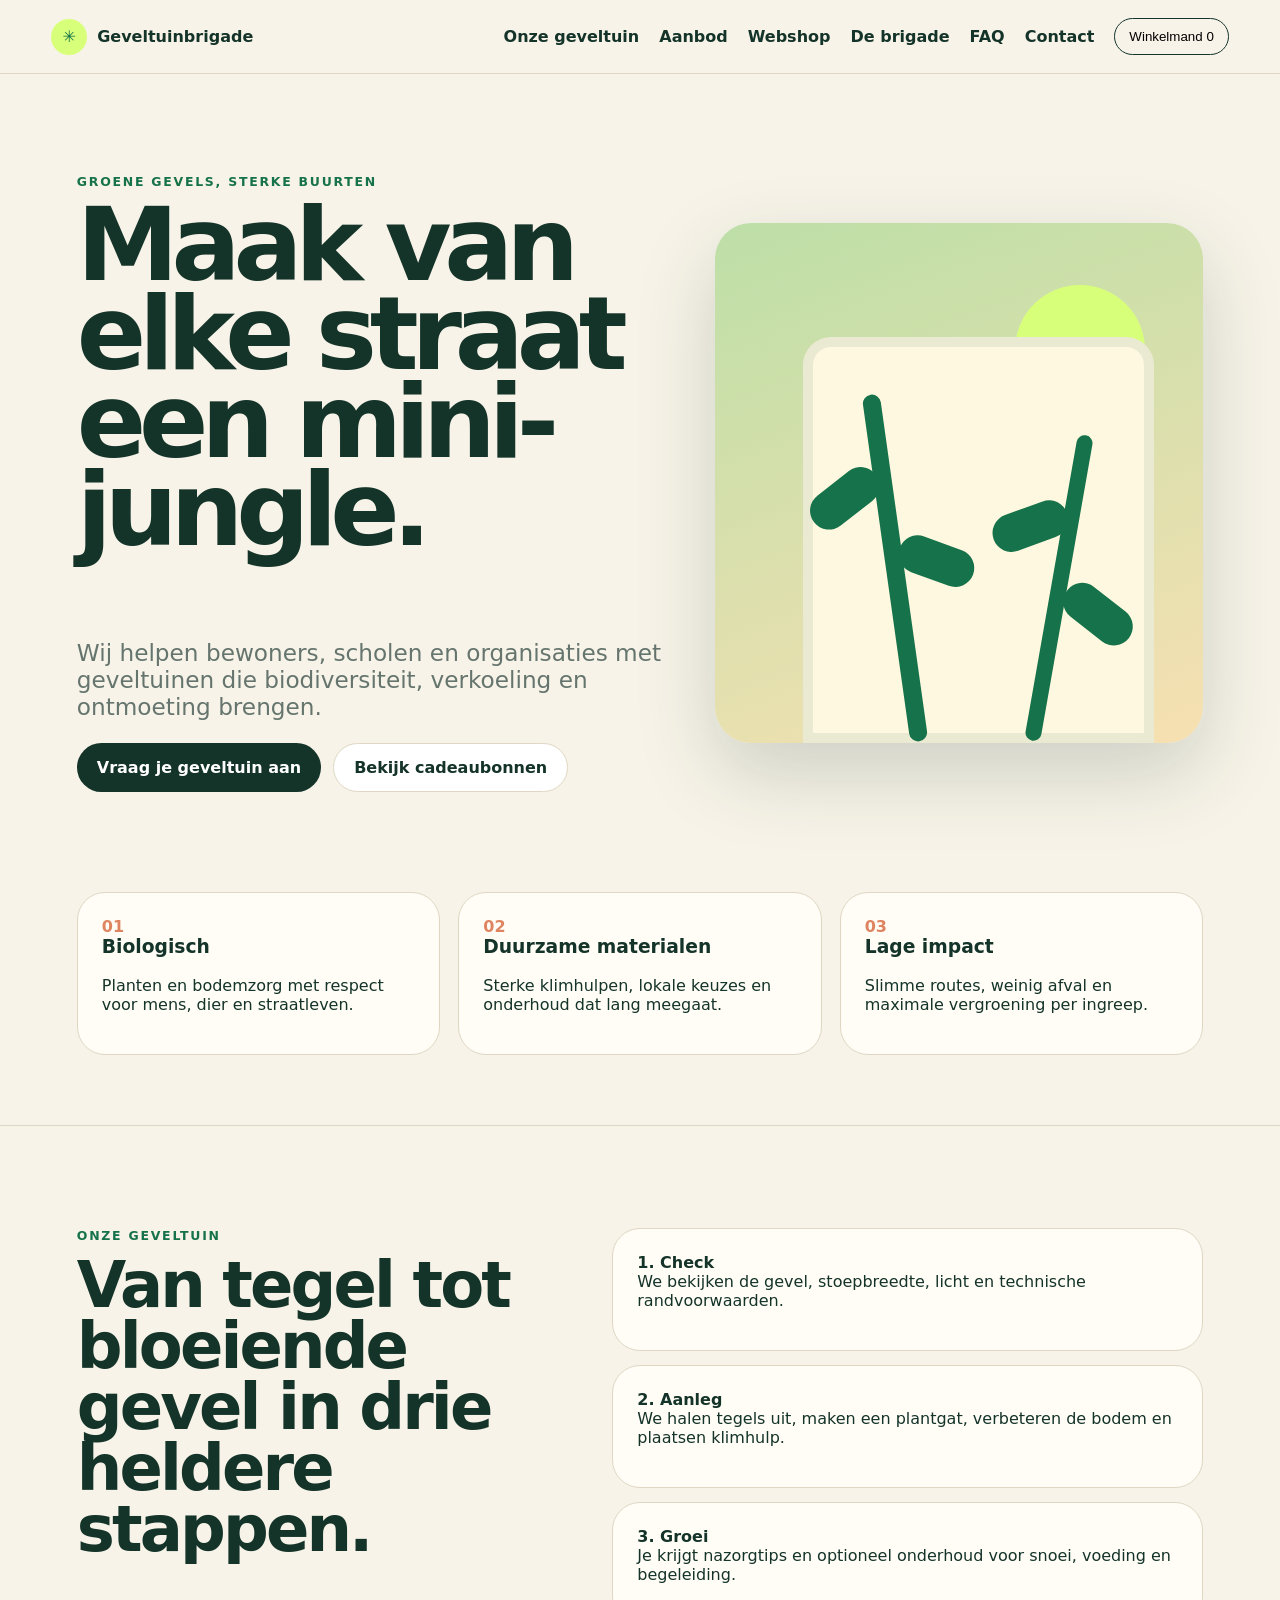
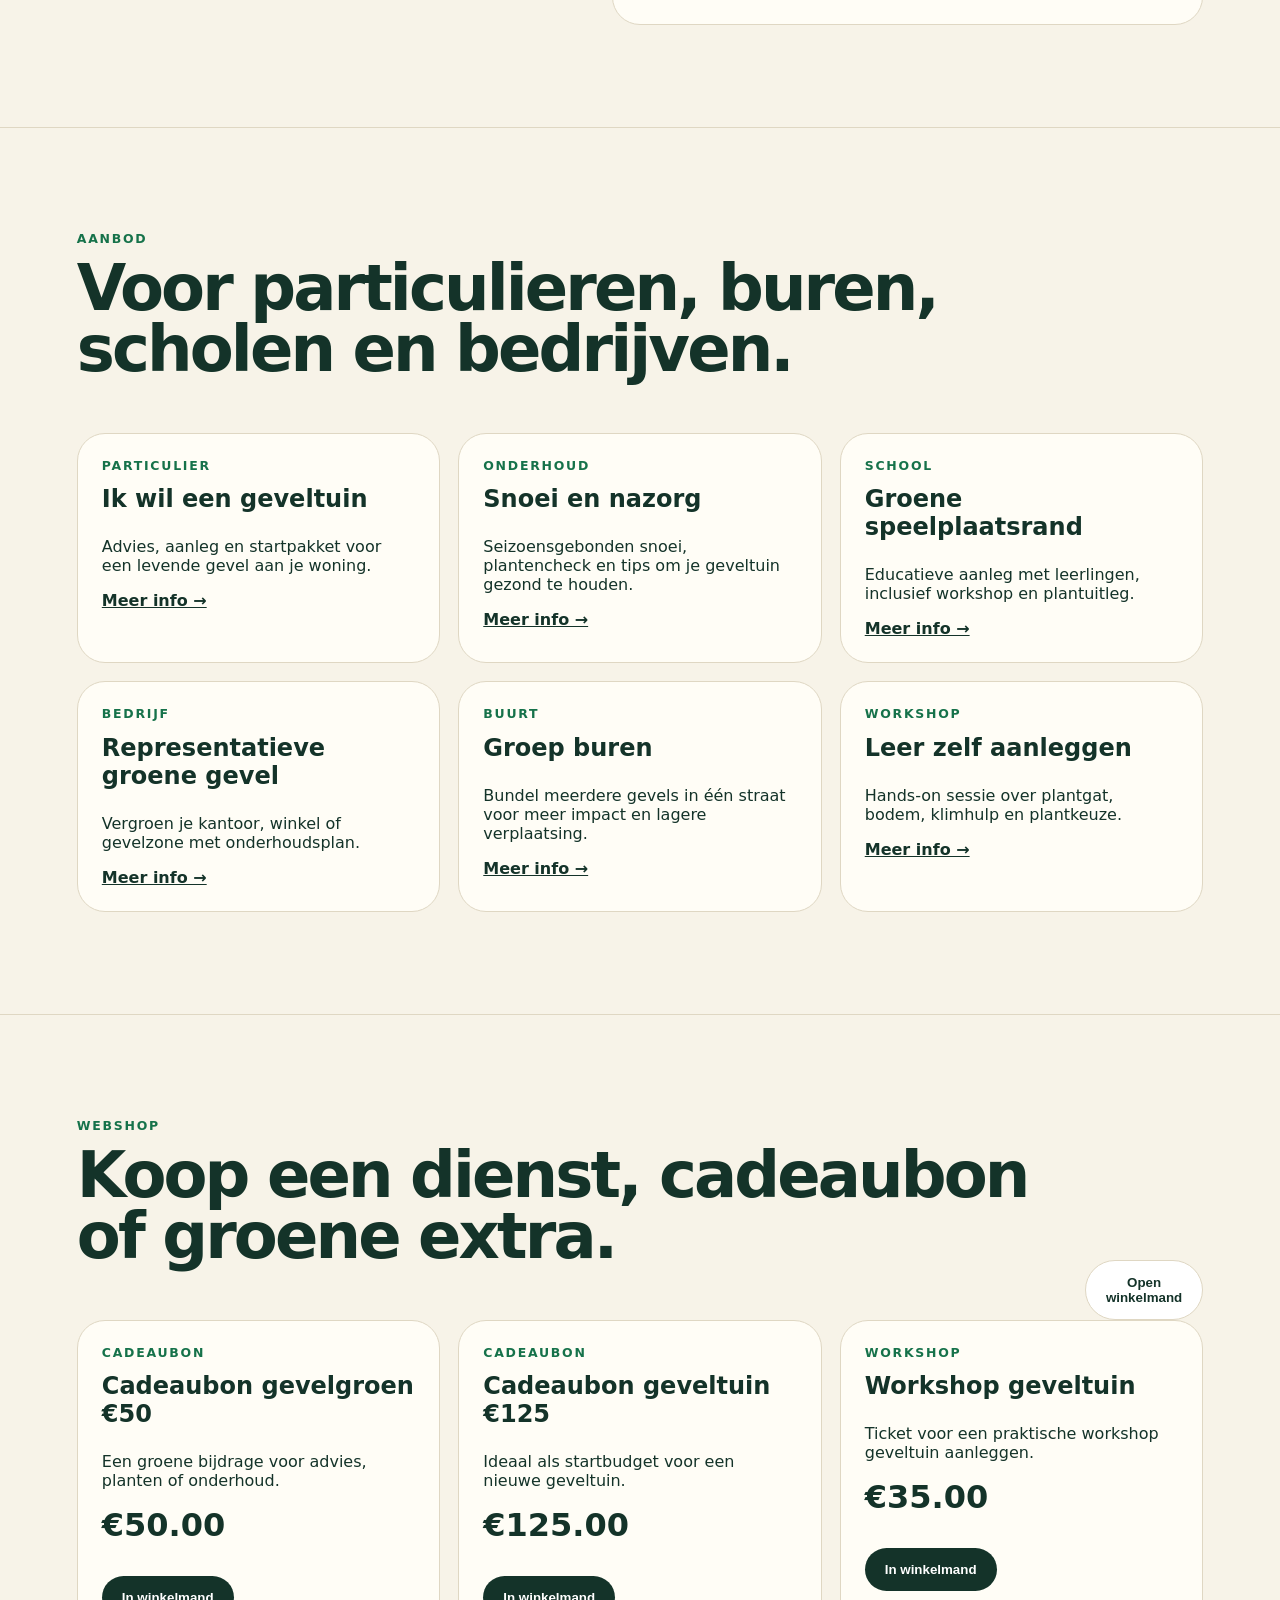
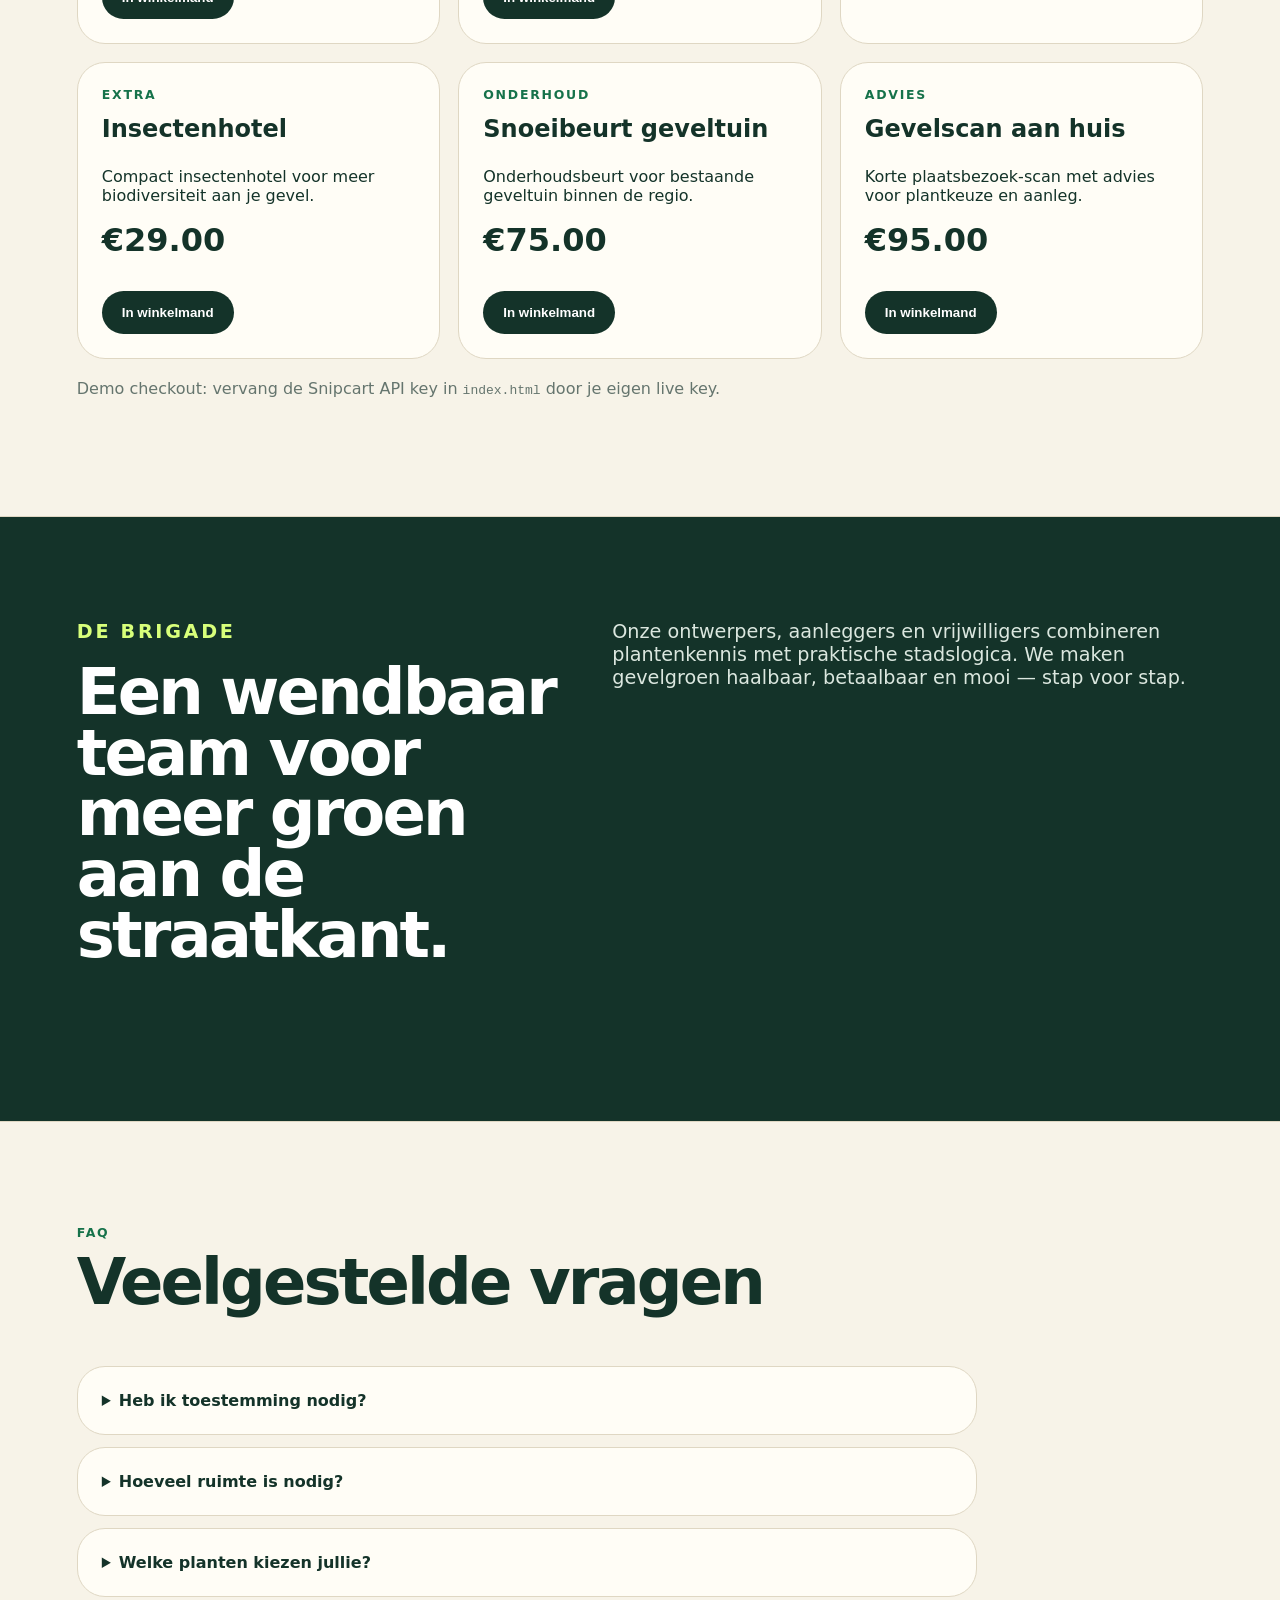
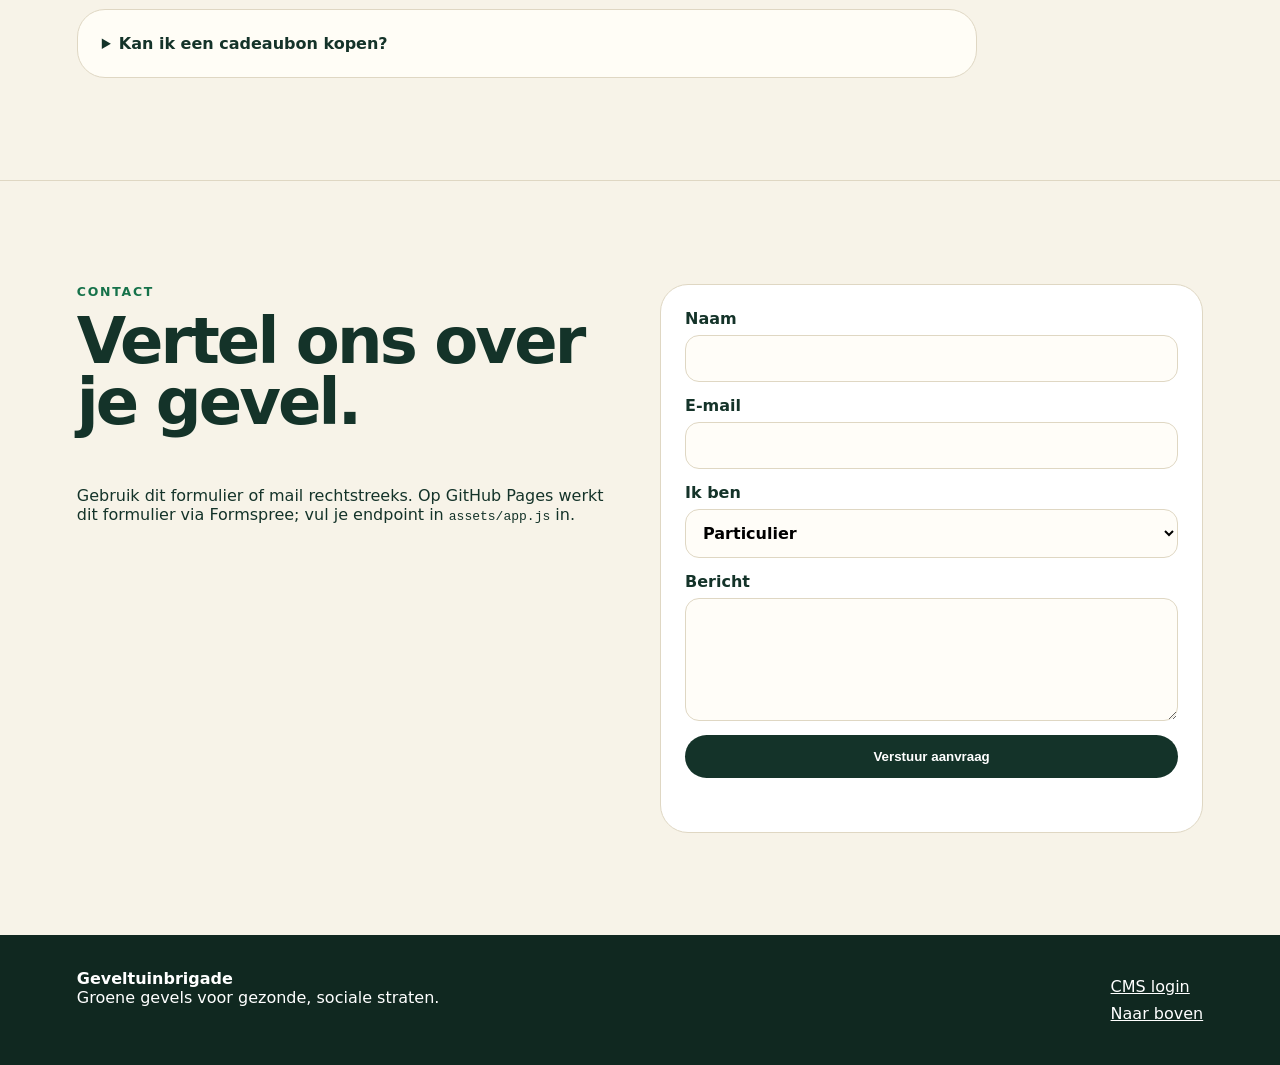
==== index.html @ 1d5eb26a "Add files via upload" ====
<!doctype html>
<html lang="nl">
<head>
  <meta charset="utf-8">
  <meta name="viewport" content="width=device-width, initial-scale=1">
  <title>Geveltuinbrigade — groene gevels voor levendige straten</title>
  <meta name="description" content="Een moderne, snelle website voor geveltuinen, workshops, onderhoud en cadeaubonnen.">
  <link rel="preconnect" href="https://cdn.snipcart.com">
  <link rel="stylesheet" href="assets/styles.css">
</head>
<body>
  <header class="site-header" id="top">
    <a class="brand" href="#top" aria-label="Geveltuinbrigade home">
      <span class="brand-mark">✳</span><span>Geveltuinbrigade</span>
    </a>
    <button class="nav-toggle" aria-expanded="false" aria-controls="nav">Menu</button>
    <nav id="nav" class="nav">
      <a href="#werkwijze">Onze geveltuin</a>
      <a href="#aanbod">Aanbod</a>
      <a href="#winkel">Webshop</a>
      <a href="#brigade">De brigade</a>
      <a href="#faq">FAQ</a>
      <a href="#contact">Contact</a>
      <button class="snipcart-checkout cart-button">Winkelmand <span class="snipcart-items-count">0</span></button>
    </nav>
  </header>

  <main>
    <section class="hero">
      <div class="hero-copy">
        <p class="eyebrow" data-site="eyebrow">Groene gevels, sterke buurten</p>
        <h1 data-site="hero_title">Maak van elke straat een mini-jungle.</h1>
        <p class="lead" data-site="hero_text">Wij helpen bewoners, scholen en organisaties met geveltuinen die biodiversiteit, verkoeling en ontmoeting brengen.</p>
        <div class="actions">
          <a class="btn primary" href="#contact">Vraag je geveltuin aan</a>
          <a class="btn secondary" href="#winkel">Bekijk cadeaubonnen</a>
        </div>
      </div>
      <div class="hero-card" aria-label="Geveltuin illustratie">
        <div class="sun"></div><div class="facade"></div><div class="plant plant-a"></div><div class="plant plant-b"></div>
      </div>
    </section>

    <section class="trust-grid" aria-label="Kernwaarden">
      <article><span>01</span><h3>Biologisch</h3><p>Planten en bodemzorg met respect voor mens, dier en straatleven.</p></article>
      <article><span>02</span><h3>Duurzame materialen</h3><p>Sterke klimhulpen, lokale keuzes en onderhoud dat lang meegaat.</p></article>
      <article><span>03</span><h3>Lage impact</h3><p>Slimme routes, weinig afval en maximale vergroening per ingreep.</p></article>
    </section>

    <section class="section split" id="werkwijze">
      <div>
        <p class="eyebrow">Onze geveltuin</p>
        <h2>Van tegel tot bloeiende gevel in drie heldere stappen.</h2>
      </div>
      <div class="steps">
        <div><b>1. Check</b><p>We bekijken de gevel, stoepbreedte, licht en technische randvoorwaarden.</p></div>
        <div><b>2. Aanleg</b><p>We halen tegels uit, maken een plantgat, verbeteren de bodem en plaatsen klimhulp.</p></div>
        <div><b>3. Groei</b><p>Je krijgt nazorgtips en optioneel onderhoud voor snoei, voeding en begeleiding.</p></div>
      </div>
    </section>

    <section class="section" id="aanbod">
      <p class="eyebrow">Aanbod</p>
      <h2>Voor particulieren, buren, scholen en bedrijven.</h2>
      <div class="cards" id="offers"></div>
    </section>

    <section class="section shop" id="winkel">
      <div class="section-head">
        <div>
          <p class="eyebrow">Webshop</p>
          <h2>Koop een dienst, cadeaubon of groene extra.</h2>
        </div>
        <button class="snipcart-checkout btn secondary">Open winkelmand</button>
      </div>
      <div class="products" id="products"></div>
      <p class="small-note">Demo checkout: vervang de Snipcart API key in <code>index.html</code> door je eigen live key.</p>
    </section>

    <section class="section split dark" id="brigade">
      <div>
        <p class="eyebrow">De brigade</p>
        <h2 data-site="brigade_title">Een wendbaar team voor meer groen aan de straatkant.</h2>
      </div>
      <p data-site="brigade_text">Onze ontwerpers, aanleggers en vrijwilligers combineren plantenkennis met praktische stadslogica. We maken gevelgroen haalbaar, betaalbaar en mooi — stap voor stap.</p>
    </section>

    <section class="section" id="faq">
      <p class="eyebrow">FAQ</p>
      <h2>Veelgestelde vragen</h2>
      <div class="faq" id="faqs"></div>
    </section>

    <section class="section contact" id="contact">
      <div>
        <p class="eyebrow">Contact</p>
        <h2>Vertel ons over je gevel.</h2>
        <p>Gebruik dit formulier of mail rechtstreeks. Op GitHub Pages werkt dit formulier via Formspree; vul je endpoint in <code>assets/app.js</code> in.</p>
      </div>
      <form id="contact-form">
        <label>Naam <input name="name" required></label>
        <label>E-mail <input type="email" name="email" required></label>
        <label>Ik ben <select name="type"><option>Particulier</option><option>School</option><option>Bedrijf</option><option>Buurtgroep</option></select></label>
        <label>Bericht <textarea name="message" rows="5" required></textarea></label>
        <button class="btn primary" type="submit">Verstuur aanvraag</button>
        <p class="form-status" role="status"></p>
      </form>
    </section>
  </main>

  <footer class="footer">
    <div><b>Geveltuinbrigade</b><p>Groene gevels voor gezonde, sociale straten.</p></div>
    <div><a href="/admin/">CMS login</a><a href="#top">Naar boven</a></div>
  </footer>

  <script src="assets/app.js"></script>
  <script async src="https://cdn.snipcart.com/themes/v3.6.0/default/snipcart.js"></script>
  <div hidden id="snipcart" data-api-key="YOUR_SNIPCART_PUBLIC_API_KEY" data-config-modal-style="side"></div>
</body>
</html>
---- assets/styles.css ----
:root{--bg:#f7f3e8;--ink:#143329;--muted:#65756e;--green:#16724a;--lime:#d8ff7a;--clay:#de8460;--card:#fffdf6;--line:#dfd7c3}*{box-sizing:border-box}html{scroll-behavior:smooth}body{margin:0;font-family:Inter,ui-sans-serif,system-ui,-apple-system,Segoe UI,sans-serif;background:var(--bg);color:var(--ink)}a{color:inherit}.site-header{position:sticky;top:0;z-index:10;display:flex;justify-content:space-between;align-items:center;padding:18px clamp(18px,4vw,56px);background:rgba(247,243,232,.88);backdrop-filter:blur(18px);border-bottom:1px solid var(--line)}.brand{display:flex;align-items:center;gap:10px;text-decoration:none;font-weight:800}.brand-mark{display:grid;place-items:center;width:36px;height:36px;border-radius:50%;background:var(--lime);color:var(--green)}.nav{display:flex;align-items:center;gap:20px}.nav a{text-decoration:none;font-weight:650}.cart-button,.nav-toggle{border:1px solid var(--ink);background:transparent;border-radius:999px;padding:10px 14px}.nav-toggle{display:none}.hero{min-height:78vh;display:grid;grid-template-columns:1.1fr .9fr;gap:42px;align-items:center;padding:clamp(42px,8vw,100px) clamp(18px,6vw,86px)}.eyebrow{text-transform:uppercase;letter-spacing:.14em;color:var(--green);font-weight:800;font-size:.78rem}h1,h2,h3,p{margin-top:0}h1{font-size:clamp(3rem,8vw,7rem);line-height:.86;letter-spacing:-.07em}h2{font-size:clamp(2rem,5vw,4.2rem);line-height:.95;letter-spacing:-.045em}.lead{font-size:clamp(1.15rem,2vw,1.45rem);max-width:60ch;color:var(--muted)}.actions{display:flex;gap:12px;flex-wrap:wrap}.btn{display:inline-flex;align-items:center;justify-content:center;border-radius:999px;padding:14px 20px;text-decoration:none;font-weight:800;border:0;cursor:pointer}.primary{background:var(--ink);color:#fff}.secondary{background:#fff;border:1px solid var(--line);color:var(--ink)}.hero-card{min-height:520px;position:relative;border-radius:36px;background:linear-gradient(160deg,#bddfa7,#f7e0b2);overflow:hidden;box-shadow:0 30px 80px rgba(20,51,41,.18)}.sun{position:absolute;width:130px;height:130px;border-radius:50%;background:var(--lime);right:12%;top:12%}.facade{position:absolute;inset:auto 10% 0 18%;height:78%;background:#fdf8df;border-radius:28px 28px 0 0;box-shadow:inset 0 0 0 10px rgba(20,51,41,.08)}.plant,.plant:before,.plant:after{position:absolute;border-radius:999px;background:var(--green)}.plant-a{width:18px;height:350px;bottom:0;left:35%;transform:rotate(-8deg)}.plant-b{width:16px;height:310px;bottom:0;right:28%;transform:rotate(10deg)}.plant:before,.plant:after{content:"";width:78px;height:38px}.plant:before{left:-70px;top:80px;transform:rotate(-30deg)}.plant:after{left:12px;top:155px;transform:rotate(28deg)}.trust-grid,.cards,.products{display:grid;grid-template-columns:repeat(3,1fr);gap:18px}.trust-grid{padding:0 clamp(18px,6vw,86px) 70px}.trust-grid article,.card,.product,.steps div,.faq details{background:var(--card);border:1px solid var(--line);border-radius:28px;padding:24px}.trust-grid span{color:var(--clay);font-weight:900}.section{padding:clamp(60px,8vw,110px) clamp(18px,6vw,86px);border-top:1px solid var(--line)}.split{display:grid;grid-template-columns:.9fr 1.1fr;gap:52px}.steps{display:grid;gap:14px}.card h3,.product h3{font-size:1.5rem}.card a{font-weight:800}.section-head{display:flex;justify-content:space-between;gap:20px;align-items:end}.product .price{font-size:2rem;font-weight:900}.small-note{color:var(--muted);margin-top:20px}.dark{background:var(--ink);color:#fff}.dark .eyebrow{color:var(--lime)}.dark p{color:#dbe7df;font-size:1.2rem}.faq{display:grid;gap:12px;max-width:900px}.faq summary{cursor:pointer;font-weight:850}.contact{display:grid;grid-template-columns:1fr 1fr;gap:40px}.contact form{display:grid;gap:14px;background:#fff;border-radius:28px;padding:24px;border:1px solid var(--line)}label{display:grid;gap:7px;font-weight:750}input,select,textarea{font:inherit;padding:13px;border:1px solid var(--line);border-radius:14px;background:#fffdf8}.footer{display:flex;justify-content:space-between;padding:34px clamp(18px,6vw,86px);background:#102820;color:#fff}.footer a{display:block;margin:8px 0}@media(max-width:850px){.nav{display:none;position:absolute;left:18px;right:18px;top:72px;background:#fff;border:1px solid var(--line);padding:20px;border-radius:24px;flex-direction:column;align-items:flex-start}.nav.open{display:flex}.nav-toggle{display:block}.hero,.split,.contact{grid-template-columns:1fr}.trust-grid,.cards,.products{grid-template-columns:1fr}.hero-card{min-height:360px}h1{font-size:4rem}.section-head{align-items:start;flex-direction:column}}
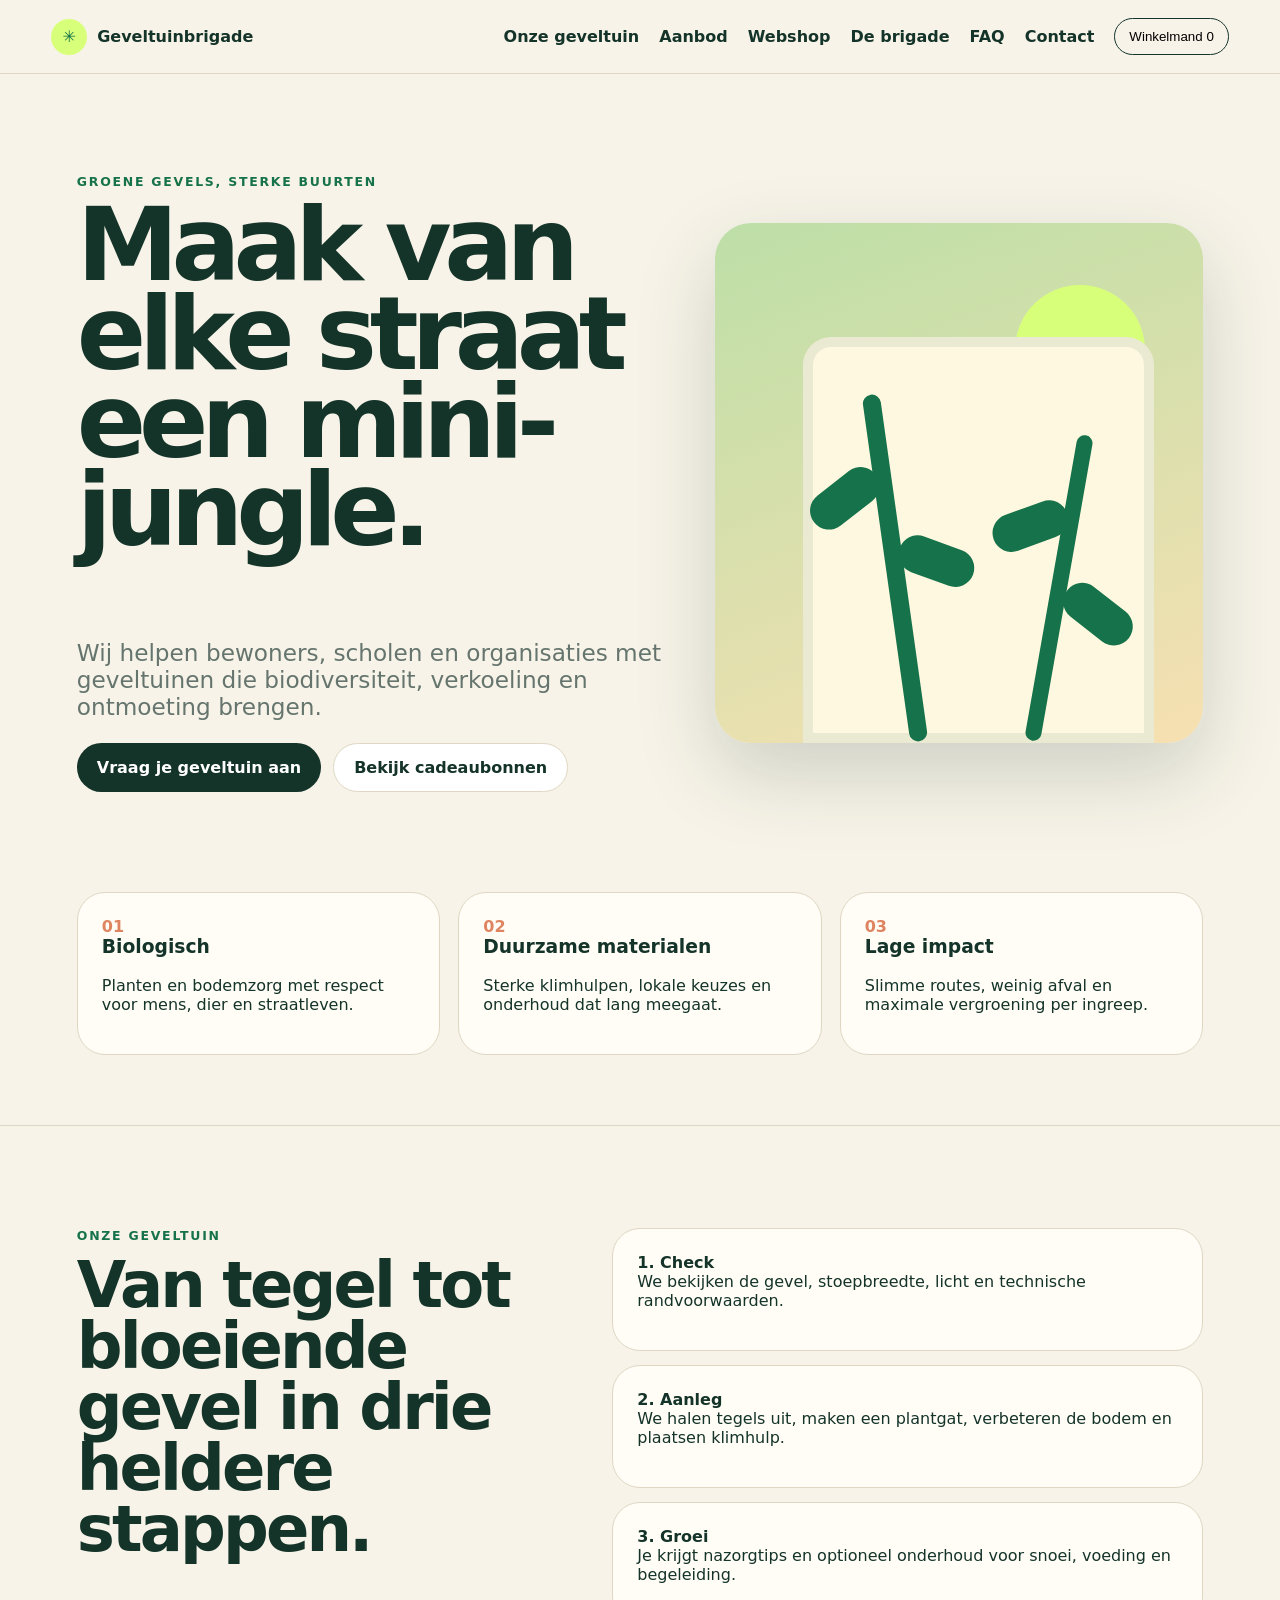
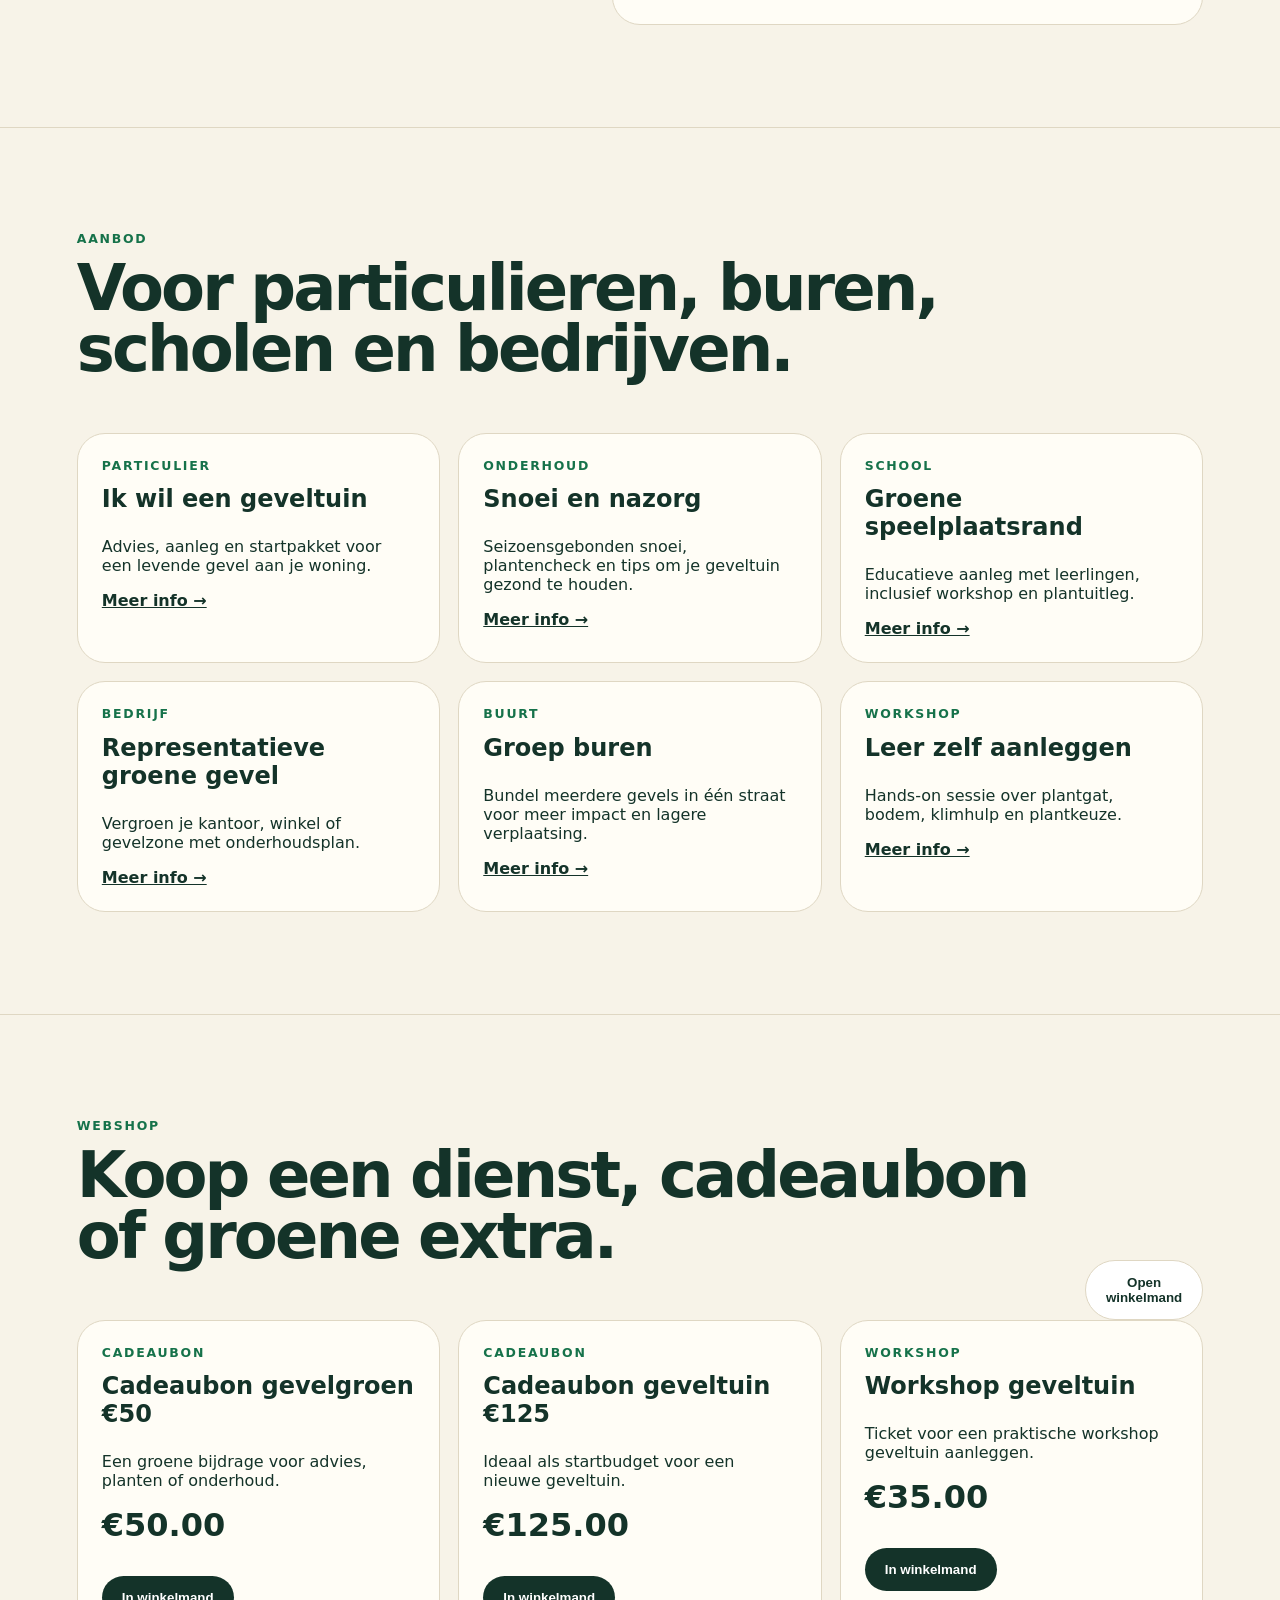
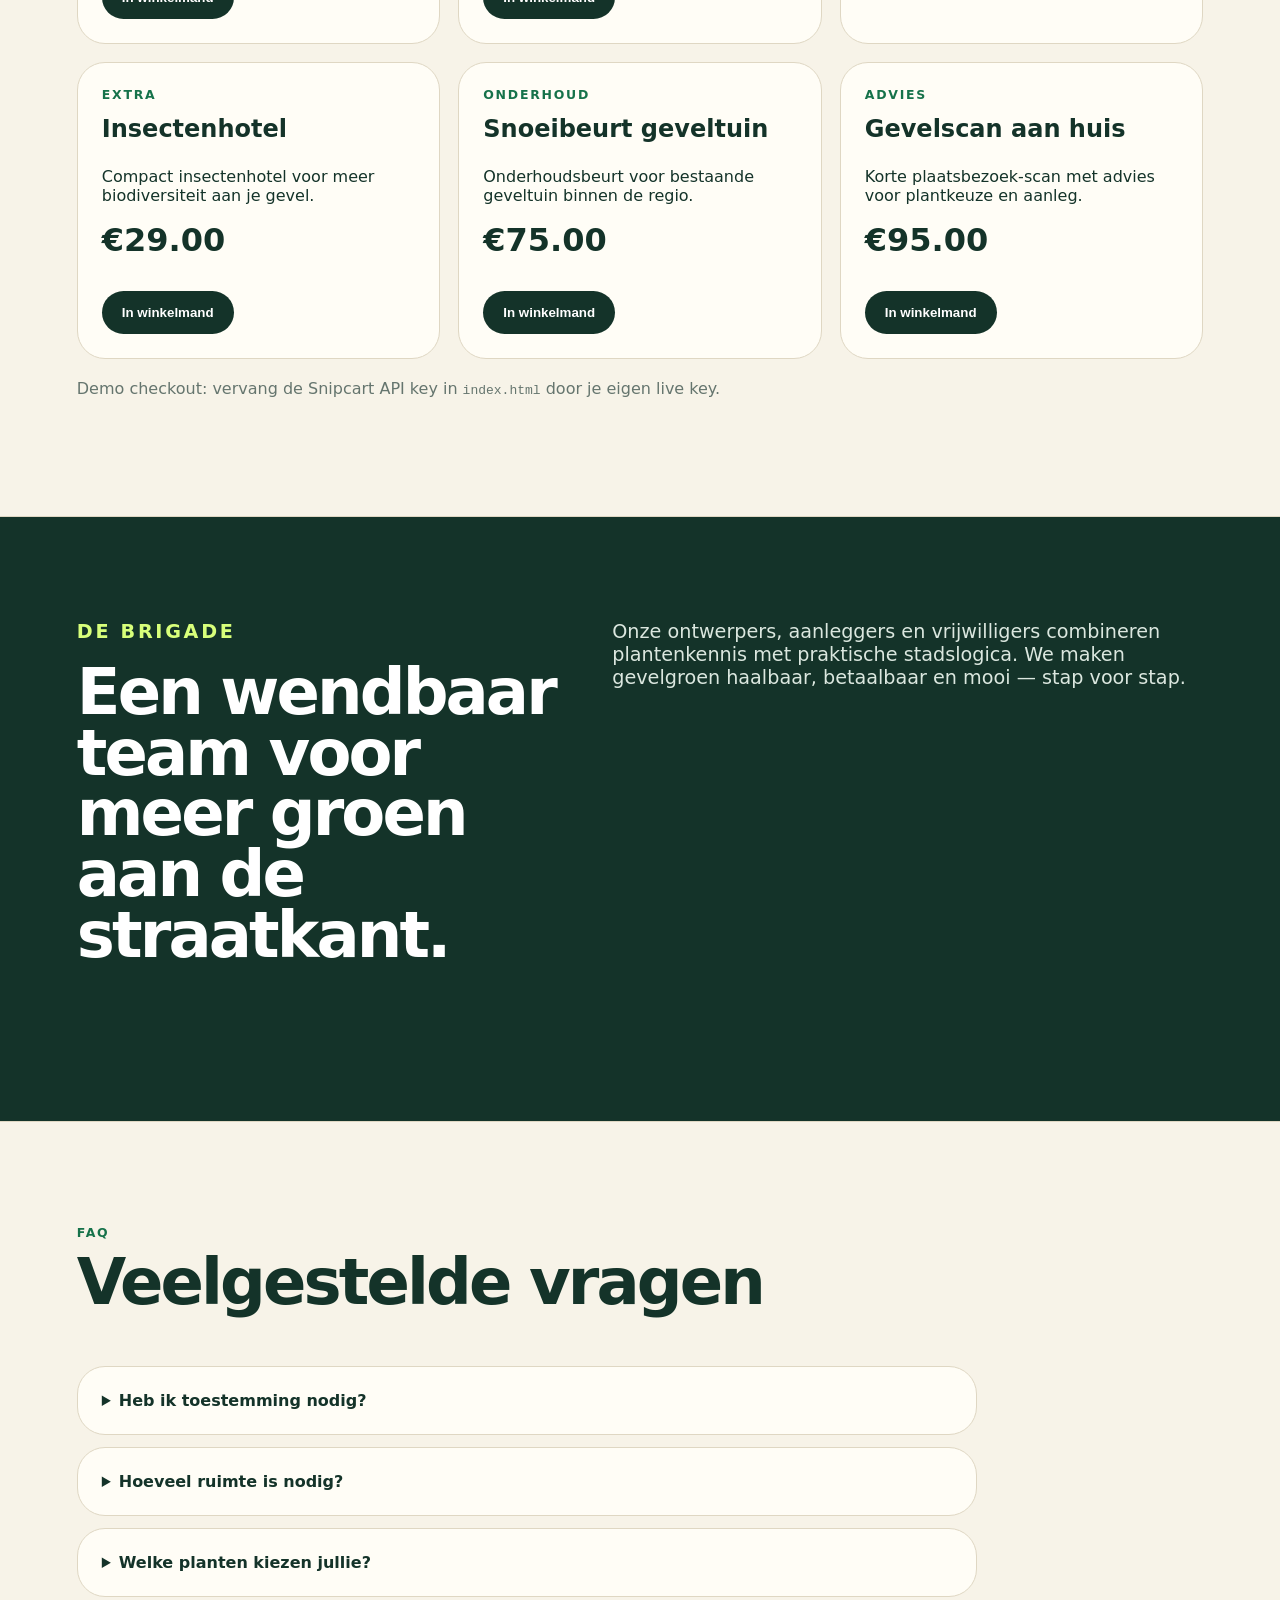
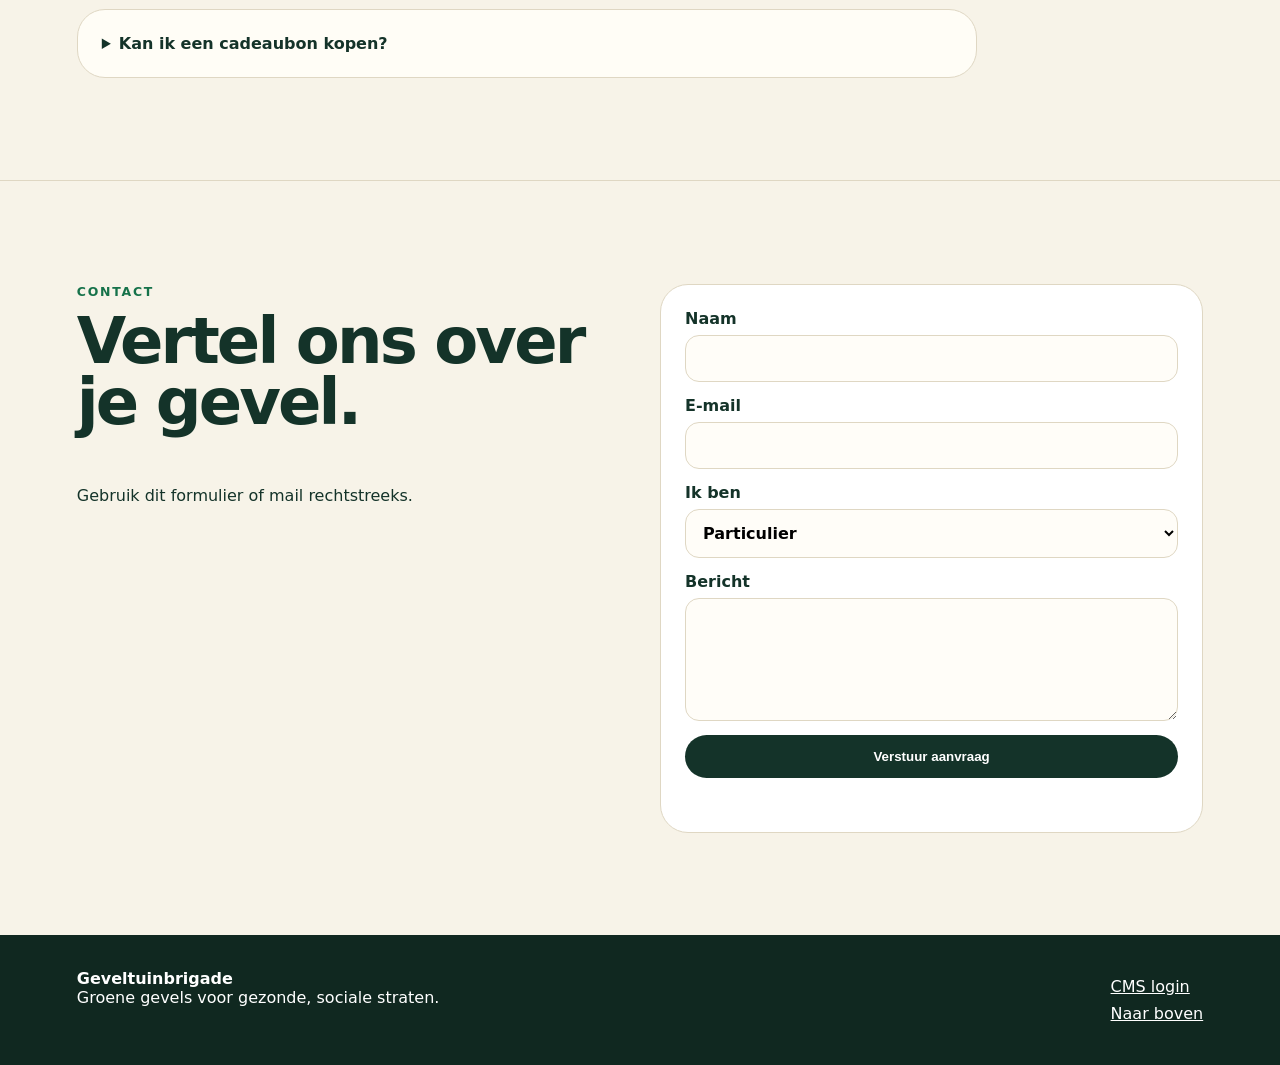
==== commit 98696136: "Simplify contact section instructions Removed instructions for using the contact form via Formspree." ====
--- a/index.html
+++ b/index.html
@@ -95,7 +95,7 @@
       <div>
         <p class="eyebrow">Contact</p>
         <h2>Vertel ons over je gevel.</h2>
-        <p>Gebruik dit formulier of mail rechtstreeks. Op GitHub Pages werkt dit formulier via Formspree; vul je endpoint in <code>assets/app.js</code> in.</p>
+        <p>Gebruik dit formulier of mail rechtstreeks.</p>
       </div>
       <form id="contact-form">
         <label>Naam <input name="name" required></label>
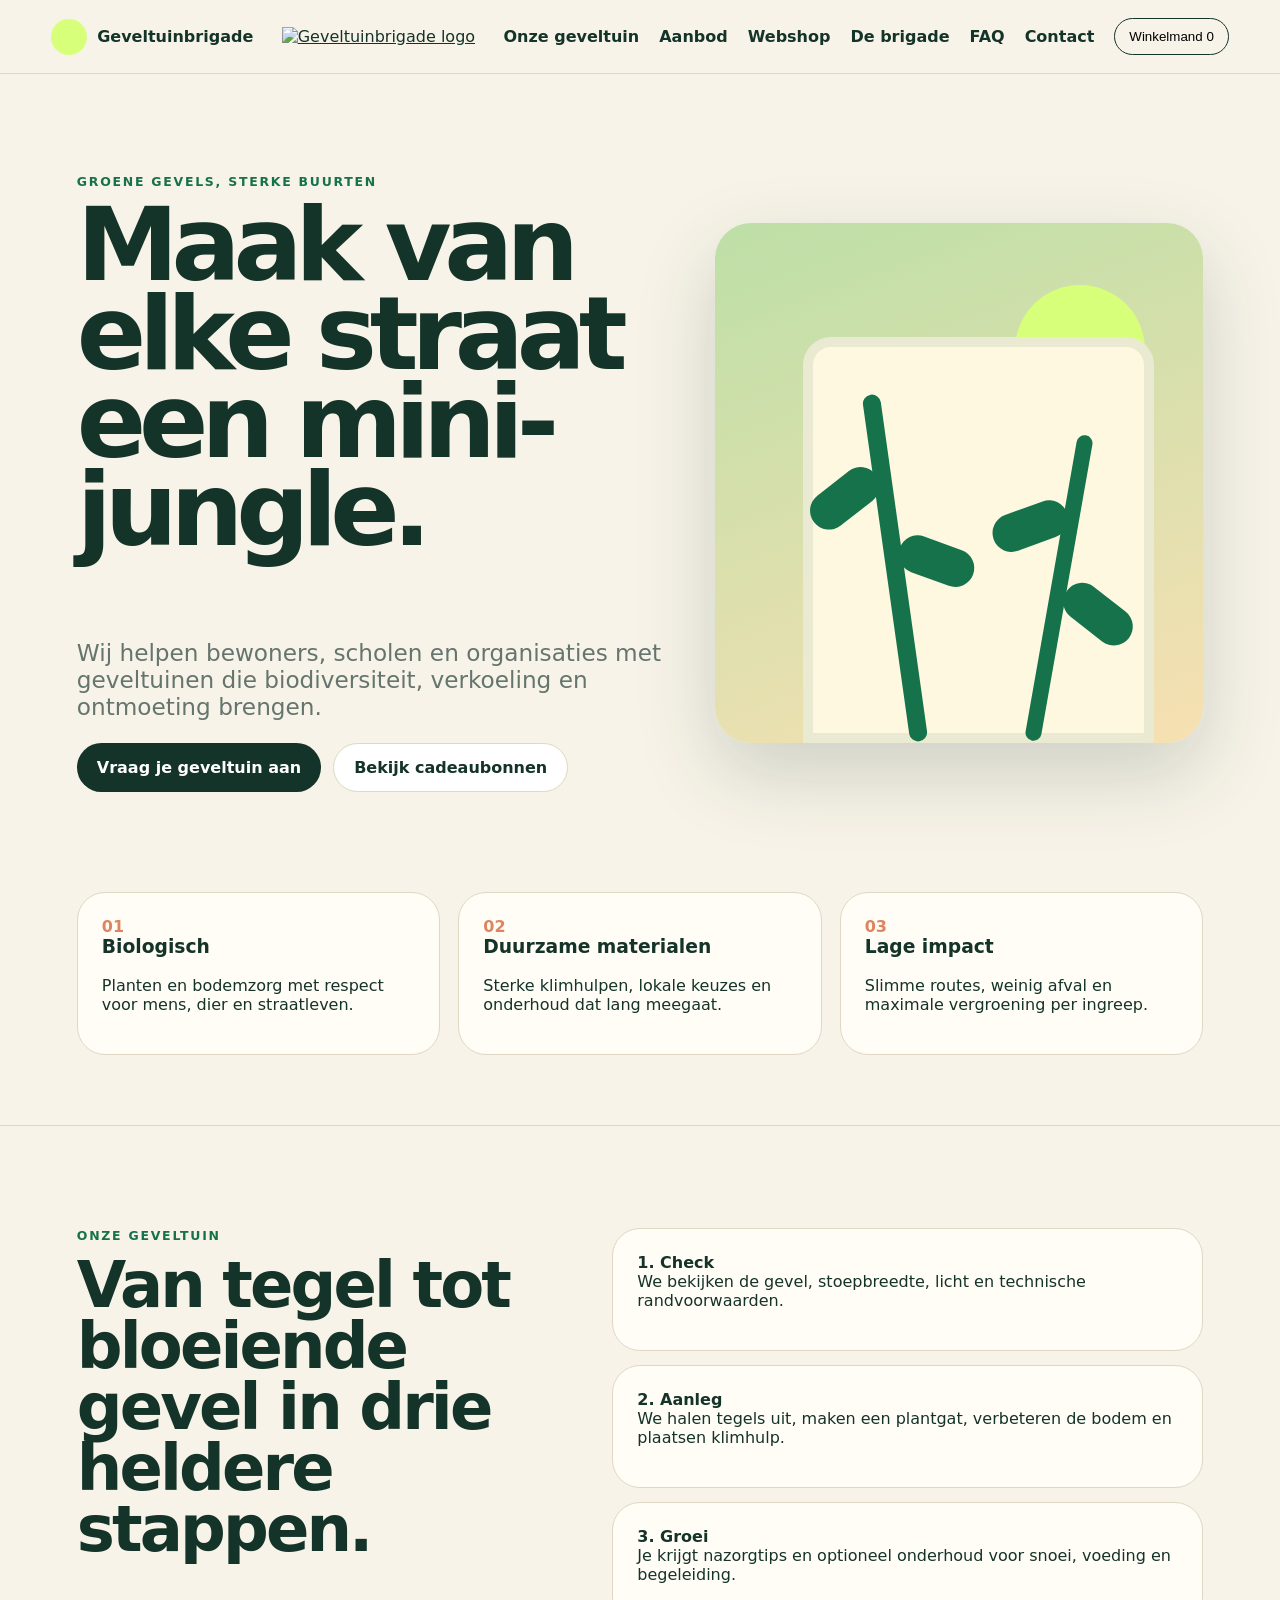
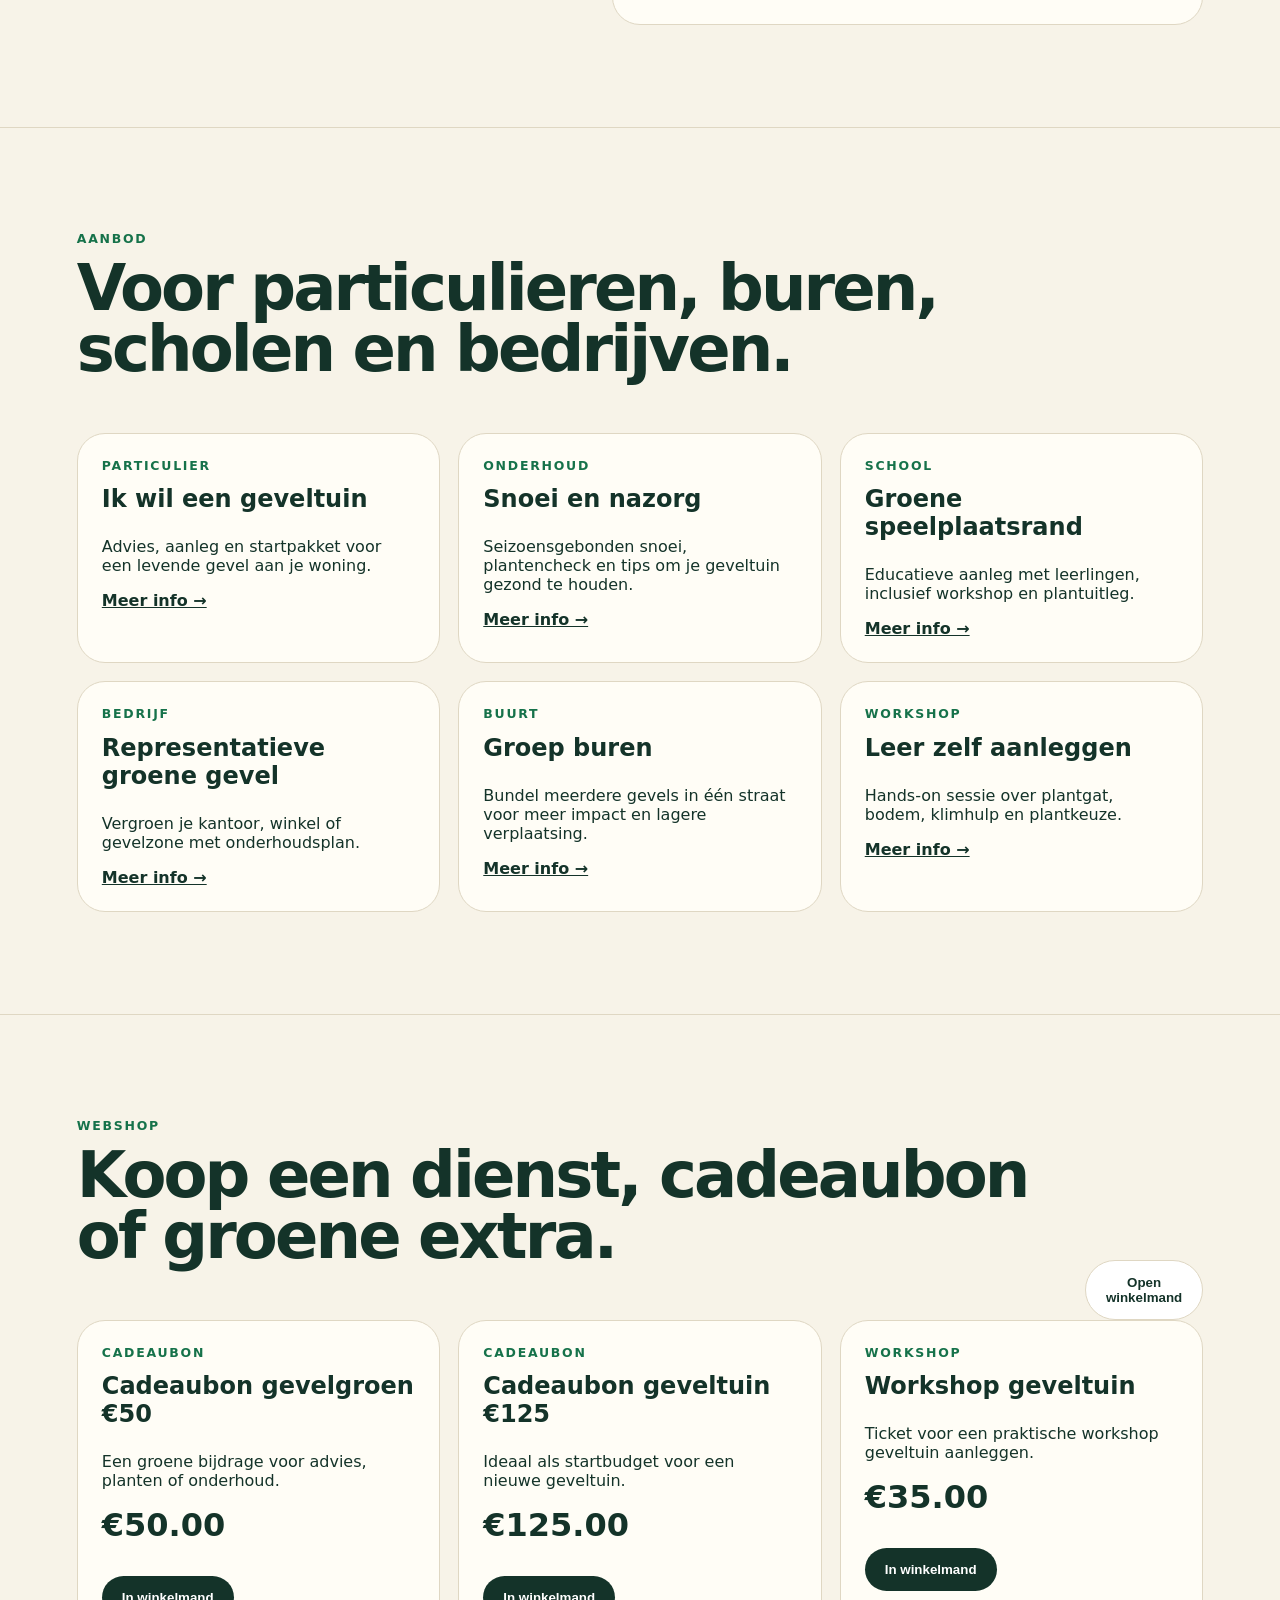
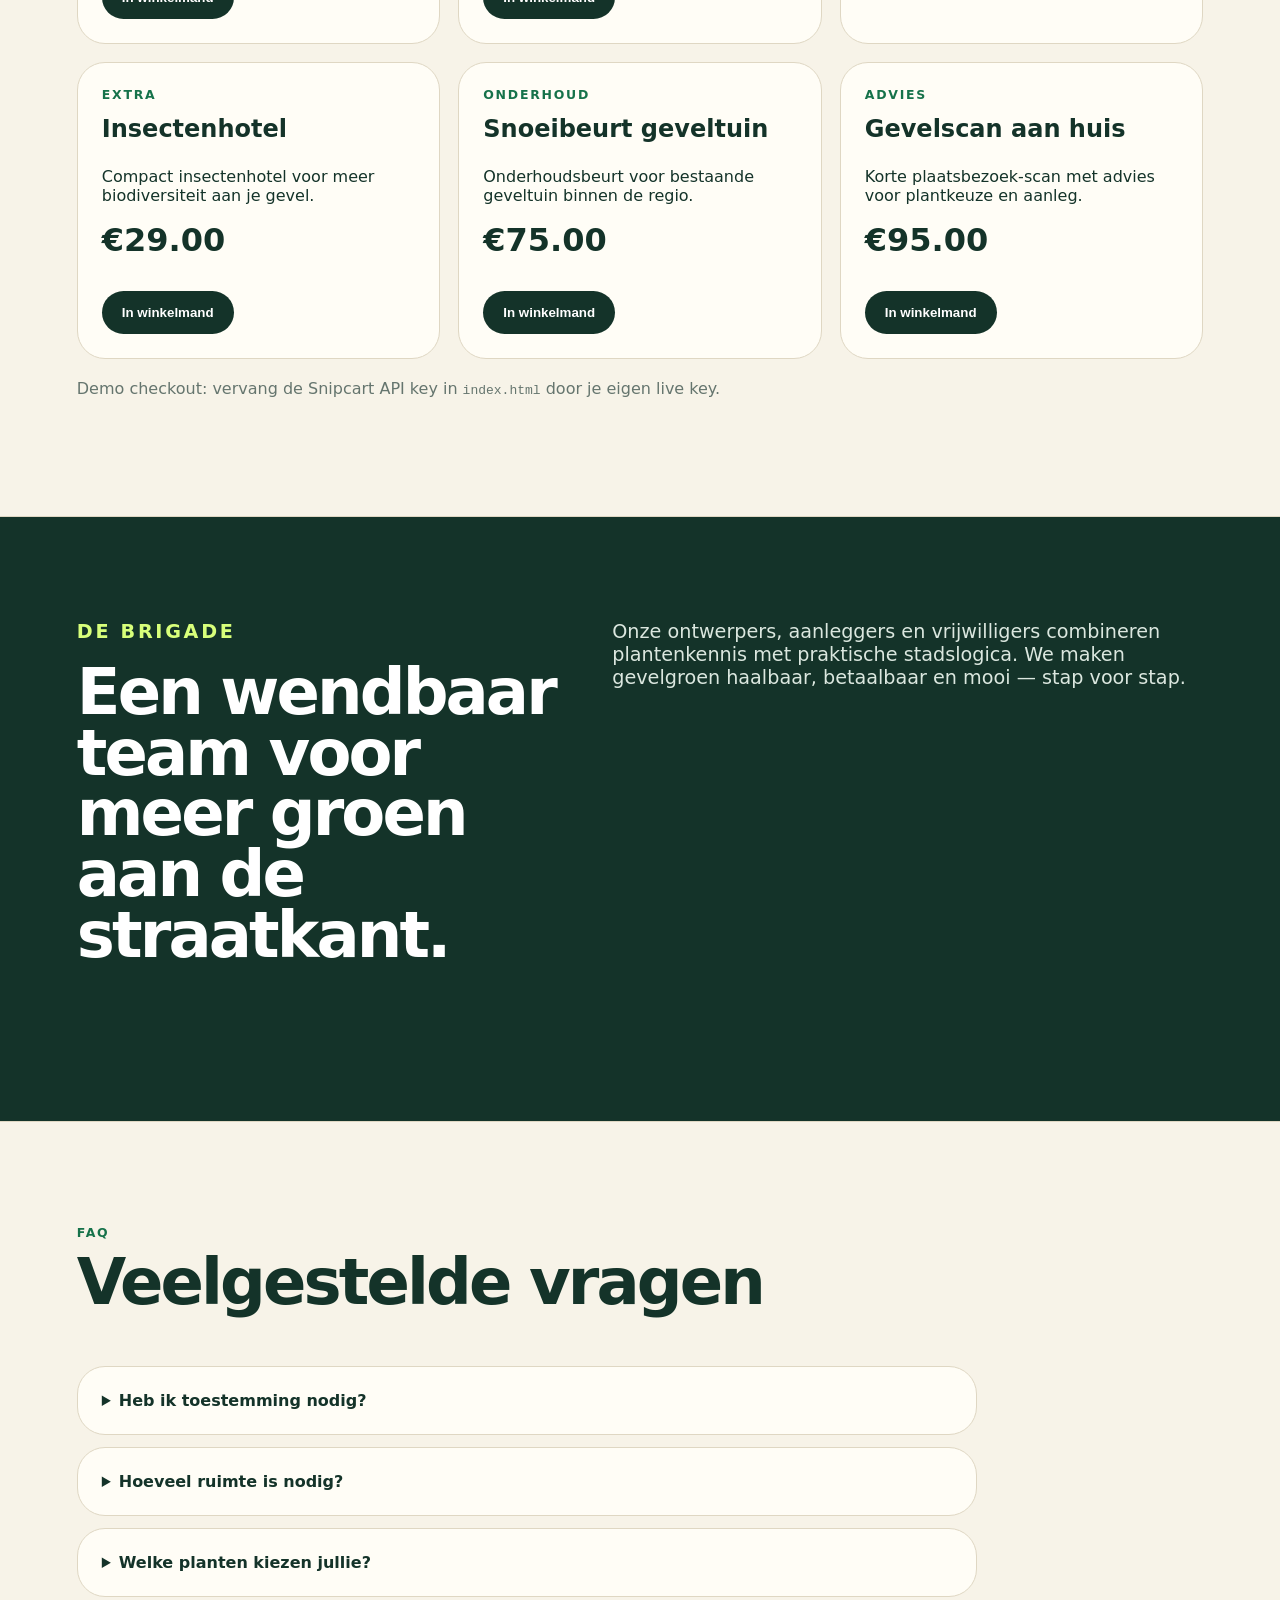
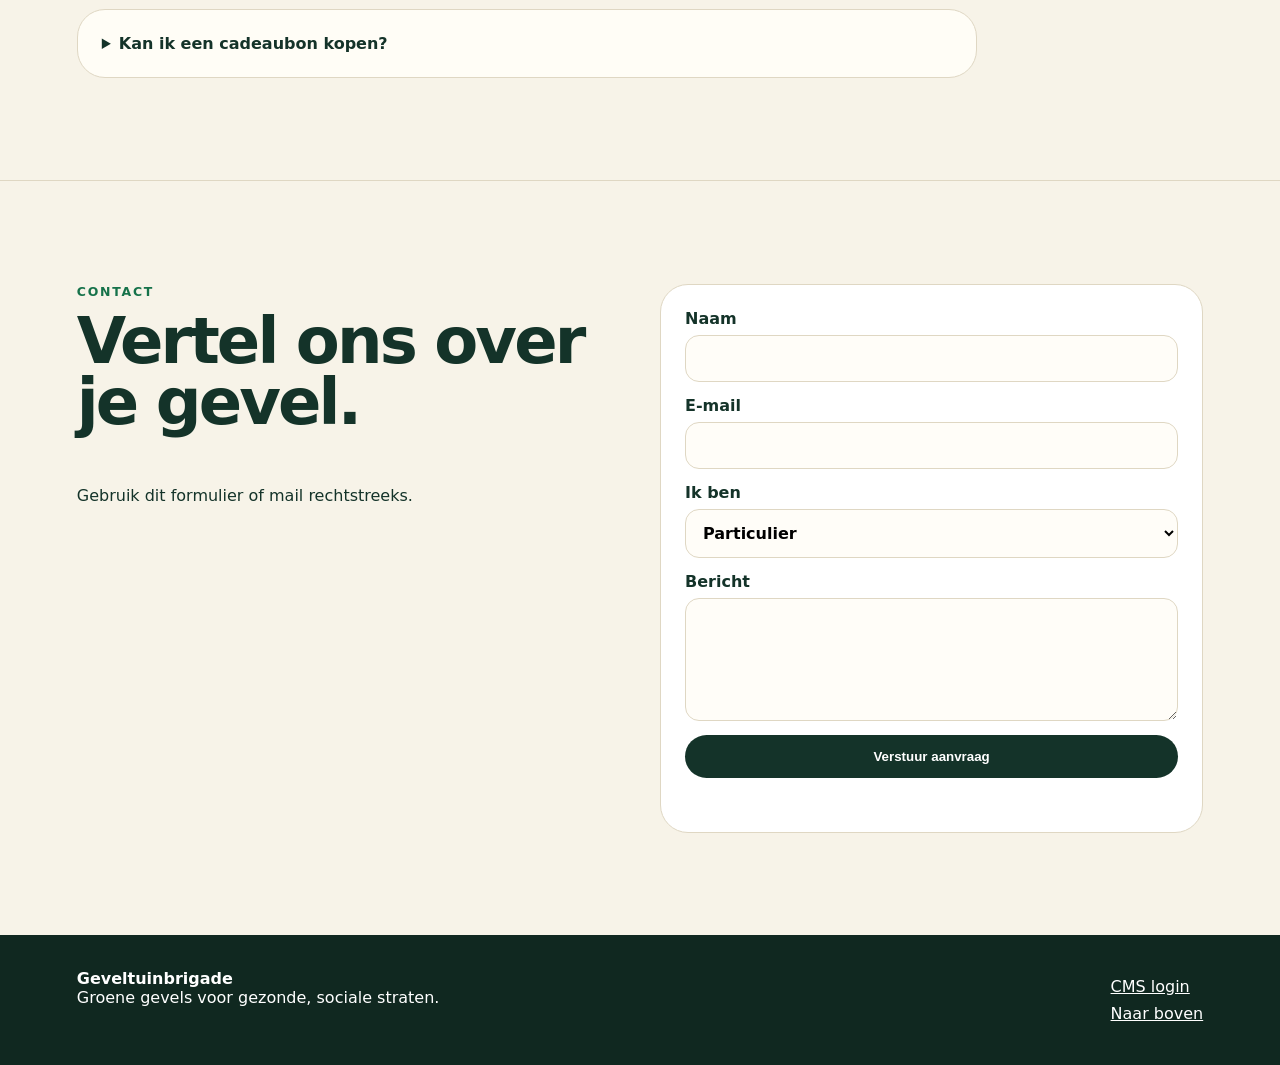
==== commit de9cb86e: "Replace brand mark with logo image in header" ====
--- a/index.html
+++ b/index.html
@@ -11,7 +11,12 @@
 <body>
   <header class="site-header" id="top">
     <a class="brand" href="#top" aria-label="Geveltuinbrigade home">
-      <span class="brand-mark">✳</span><span>Geveltuinbrigade</span>
+      <span class="brand-mark"><img></span><span>Geveltuinbrigade</span>
+      <div class="container">
+    <a href="/" class="logo">
+      <img src="/assets/images/logo-geveltuinbrigade.png" alt="Geveltuinbrigade logo">
+    </a>
+  </div>
     </a>
     <button class="nav-toggle" aria-expanded="false" aria-controls="nav">Menu</button>
     <nav id="nav" class="nav">
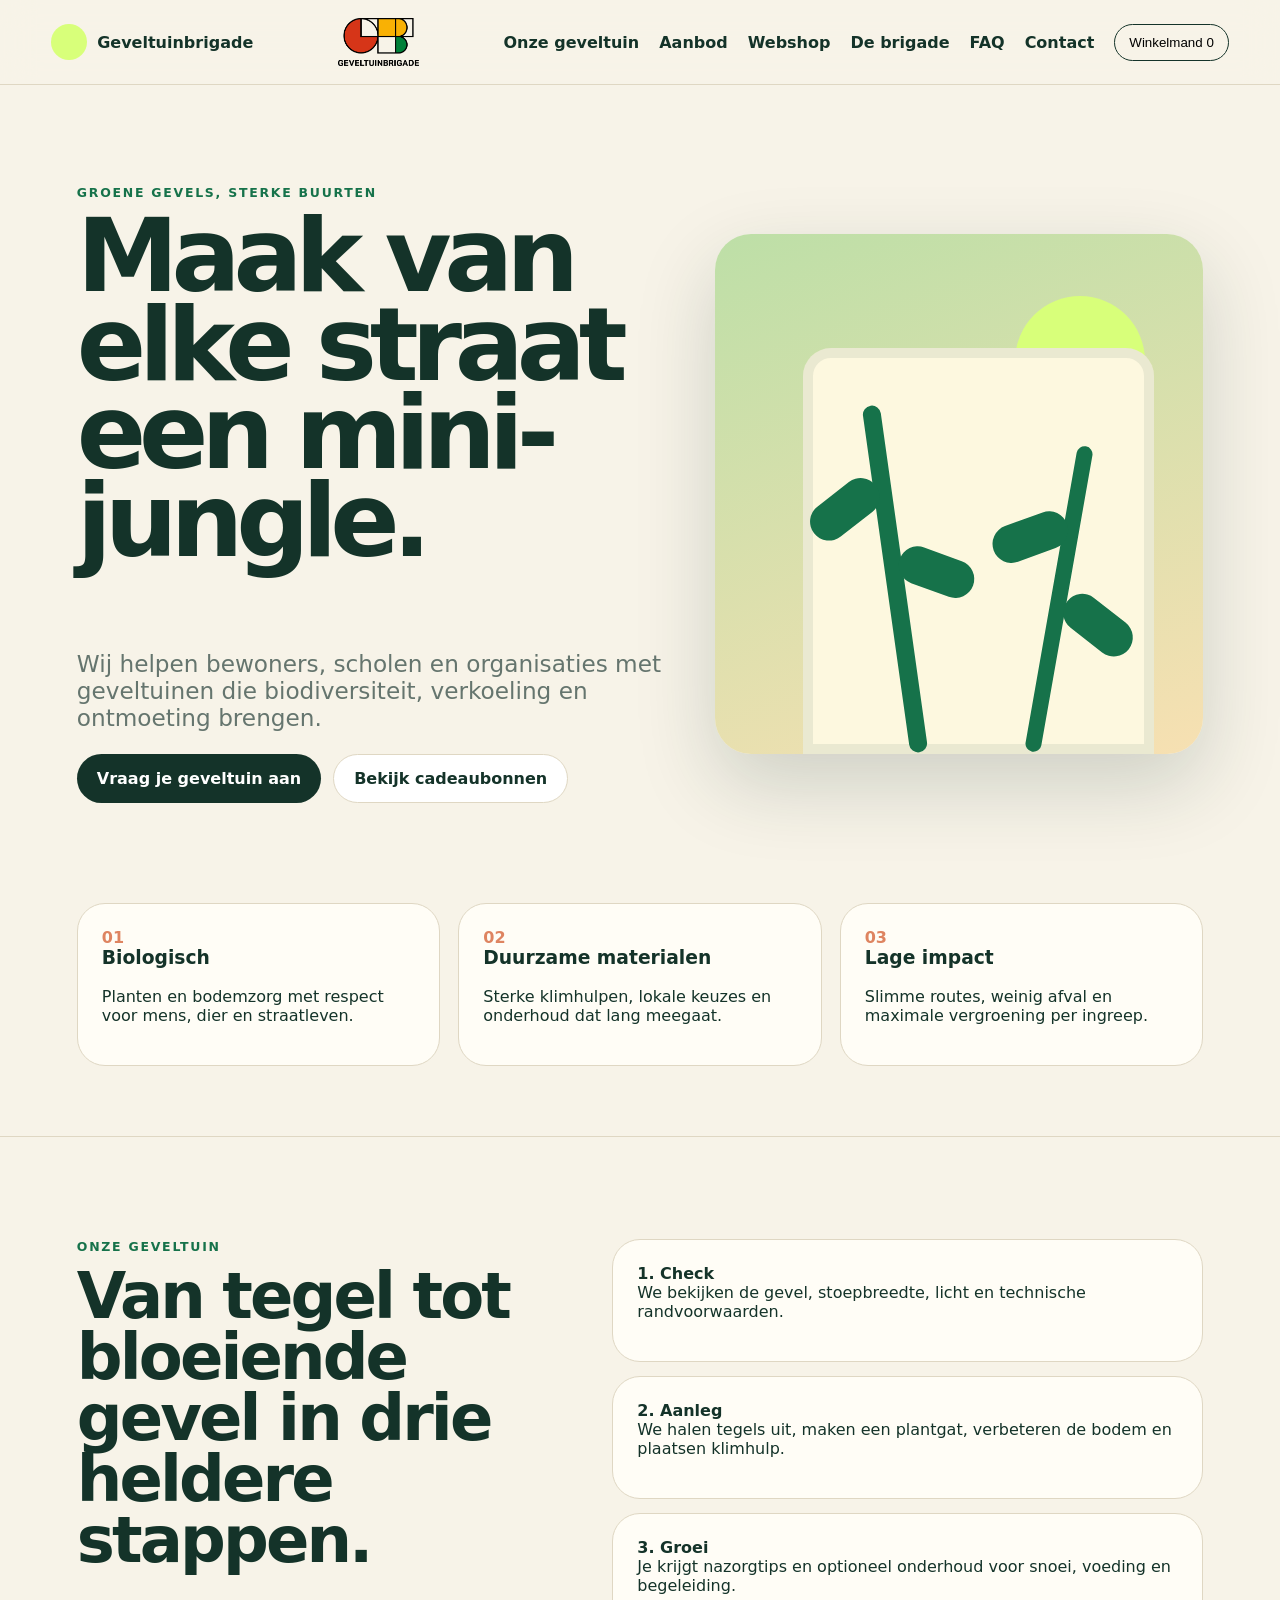
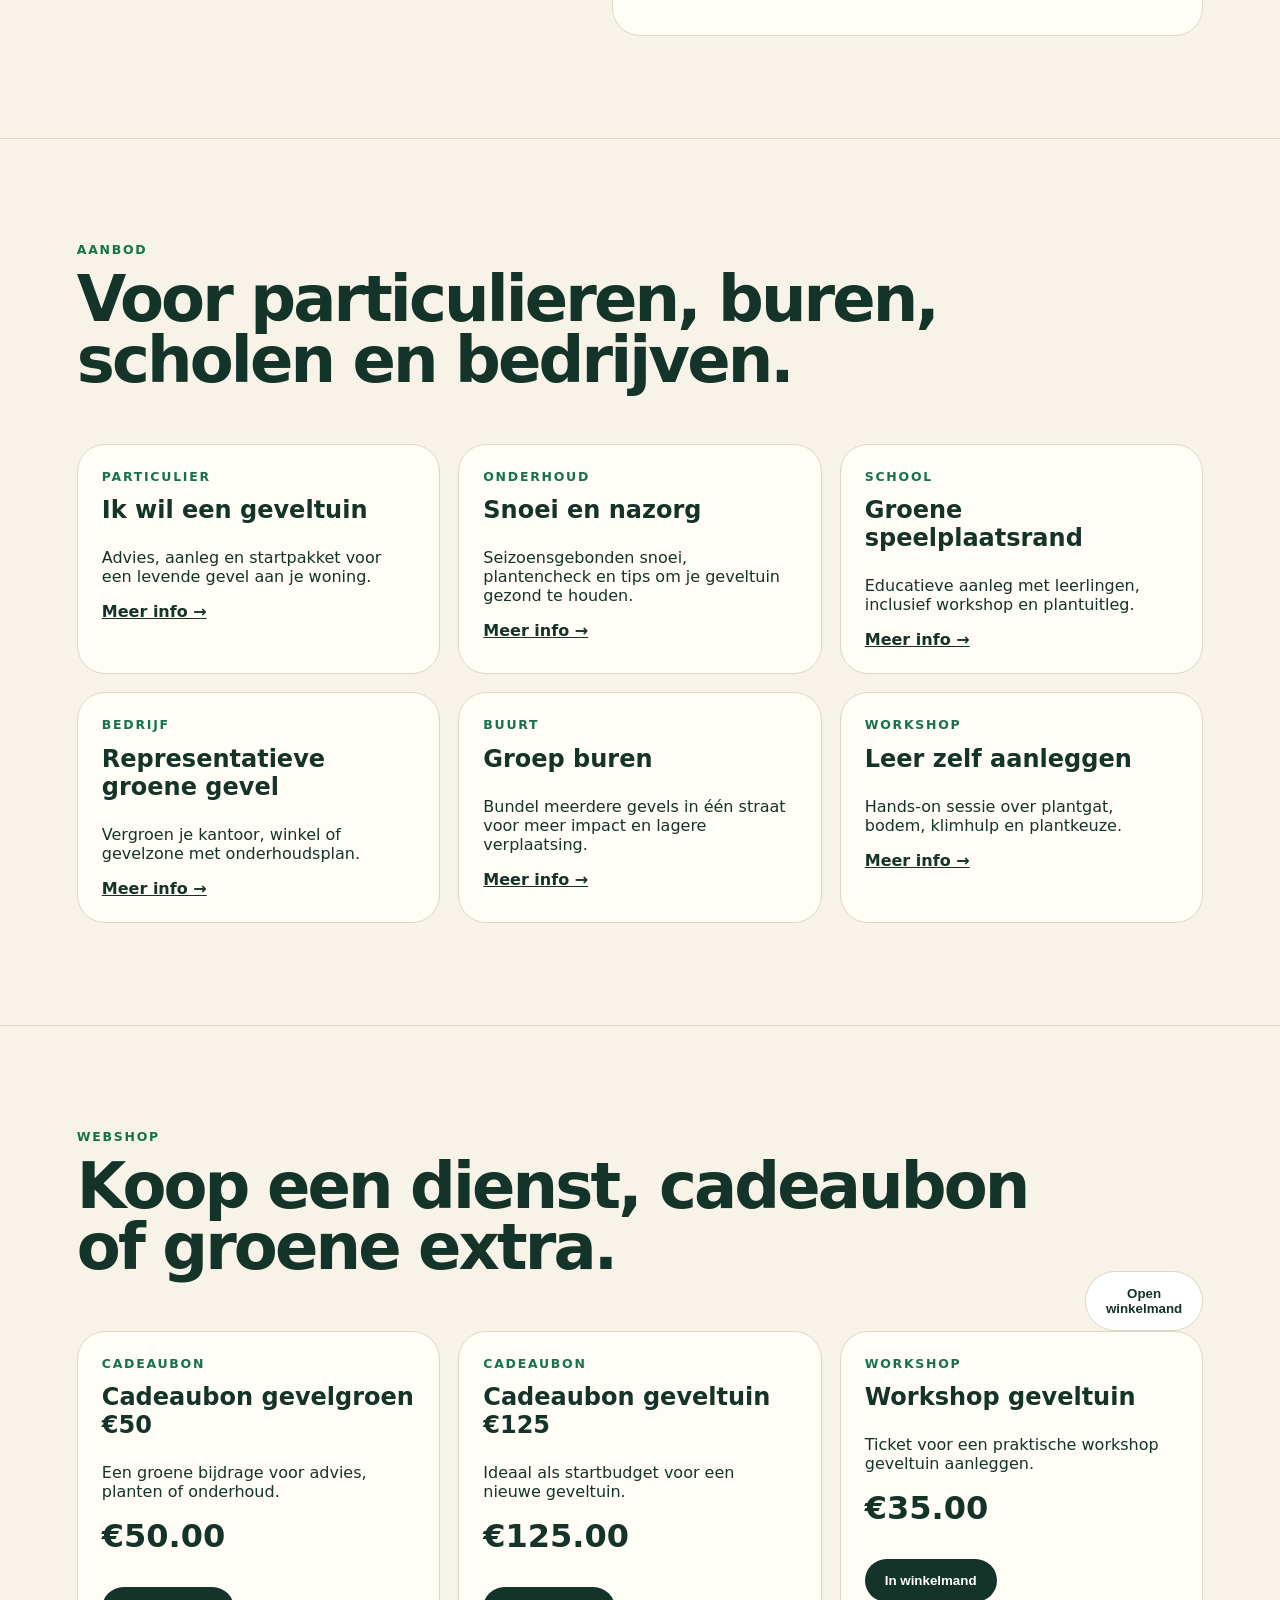
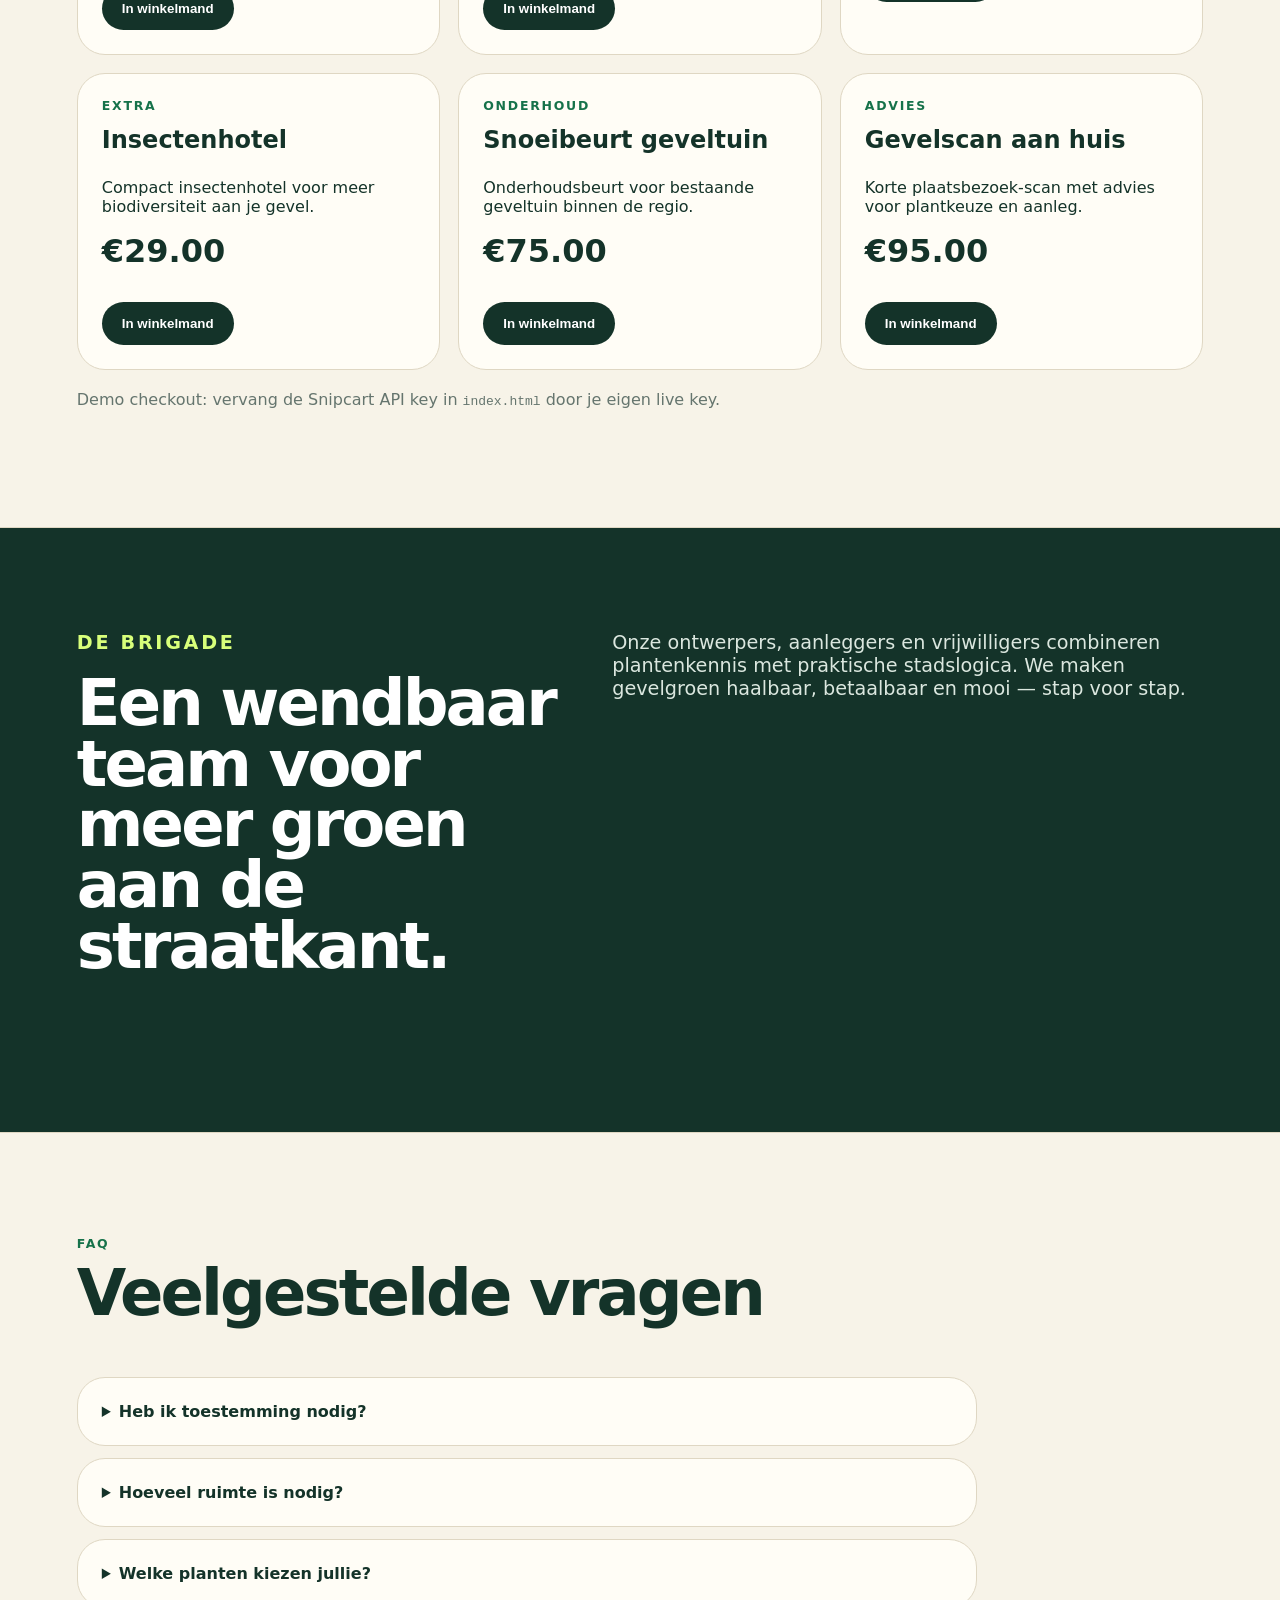
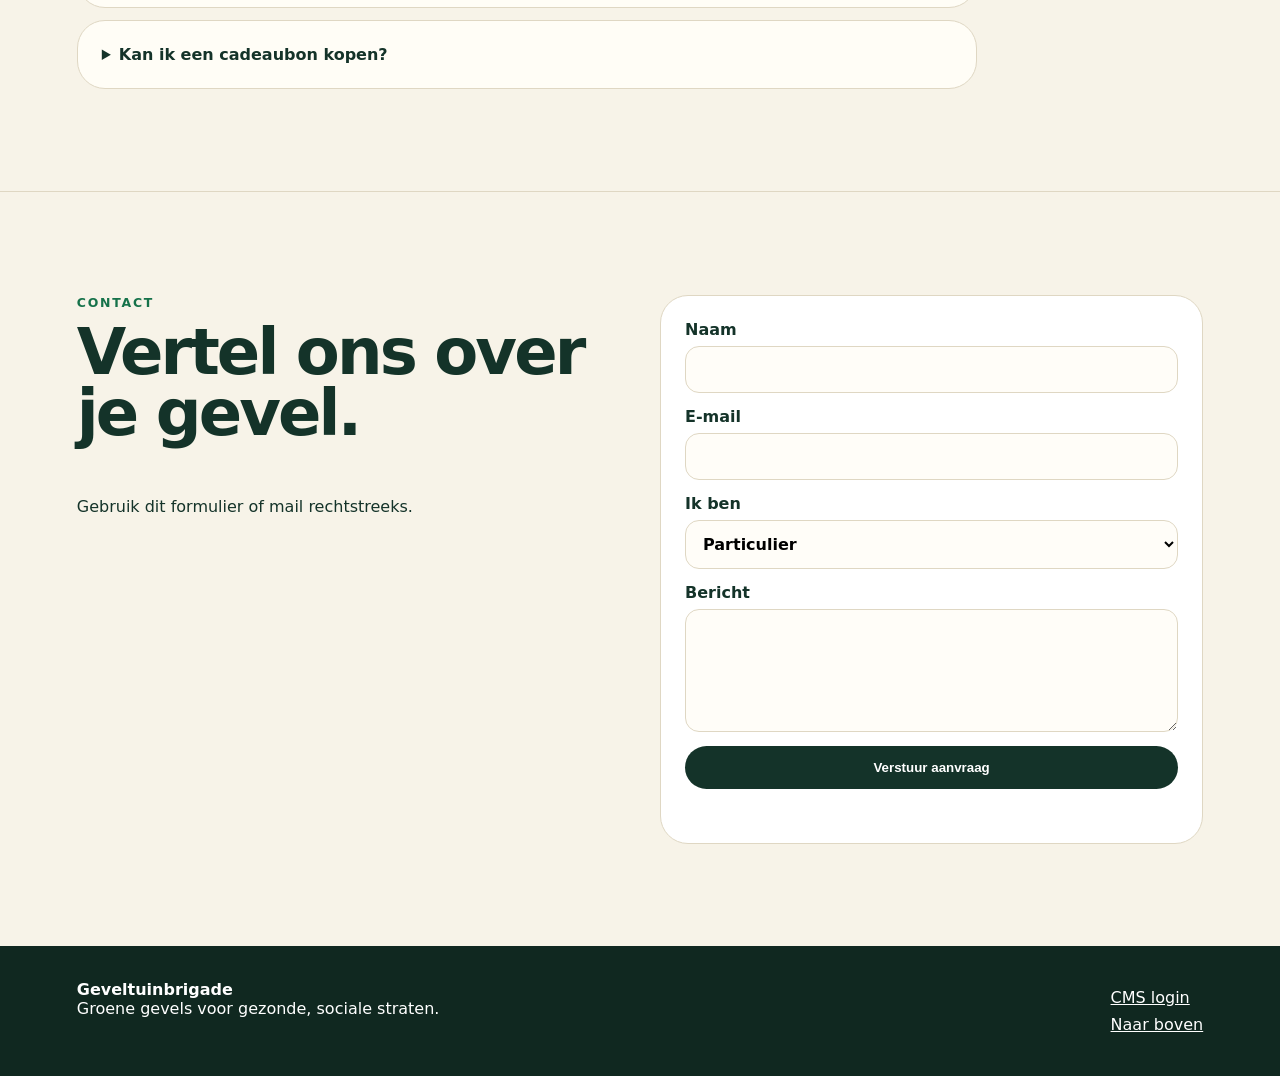
==== commit 8e60e39a: "Fix logo image path in index.html" ====
--- a/index.html
+++ b/index.html
@@ -14,7 +14,7 @@
       <span class="brand-mark"><img></span><span>Geveltuinbrigade</span>
       <div class="container">
     <a href="/" class="logo">
-      <img src="/assets/images/logo-geveltuinbrigade.png" alt="Geveltuinbrigade logo">
+      <img src="assets/images/logo-geveltuinbrigade.png" alt="Geveltuinbrigade logo">
     </a>
   </div>
     </a>
--- a/assets/styles.css
+++ b/assets/styles.css
@@ -1 +1,6 @@
-:root{--bg:#f7f3e8;--ink:#143329;--muted:#65756e;--green:#16724a;--lime:#d8ff7a;--clay:#de8460;--card:#fffdf6;--line:#dfd7c3}*{box-sizing:border-box}html{scroll-behavior:smooth}body{margin:0;font-family:Inter,ui-sans-serif,system-ui,-apple-system,Segoe UI,sans-serif;background:var(--bg);color:var(--ink)}a{color:inherit}.site-header{position:sticky;top:0;z-index:10;display:flex;justify-content:space-between;align-items:center;padding:18px clamp(18px,4vw,56px);background:rgba(247,243,232,.88);backdrop-filter:blur(18px);border-bottom:1px solid var(--line)}.brand{display:flex;align-items:center;gap:10px;text-decoration:none;font-weight:800}.brand-mark{display:grid;place-items:center;width:36px;height:36px;border-radius:50%;background:var(--lime);color:var(--green)}.nav{display:flex;align-items:center;gap:20px}.nav a{text-decoration:none;font-weight:650}.cart-button,.nav-toggle{border:1px solid var(--ink);background:transparent;border-radius:999px;padding:10px 14px}.nav-toggle{display:none}.hero{min-height:78vh;display:grid;grid-template-columns:1.1fr .9fr;gap:42px;align-items:center;padding:clamp(42px,8vw,100px) clamp(18px,6vw,86px)}.eyebrow{text-transform:uppercase;letter-spacing:.14em;color:var(--green);font-weight:800;font-size:.78rem}h1,h2,h3,p{margin-top:0}h1{font-size:clamp(3rem,8vw,7rem);line-height:.86;letter-spacing:-.07em}h2{font-size:clamp(2rem,5vw,4.2rem);line-height:.95;letter-spacing:-.045em}.lead{font-size:clamp(1.15rem,2vw,1.45rem);max-width:60ch;color:var(--muted)}.actions{display:flex;gap:12px;flex-wrap:wrap}.btn{display:inline-flex;align-items:center;justify-content:center;border-radius:999px;padding:14px 20px;text-decoration:none;font-weight:800;border:0;cursor:pointer}.primary{background:var(--ink);color:#fff}.secondary{background:#fff;border:1px solid var(--line);color:var(--ink)}.hero-card{min-height:520px;position:relative;border-radius:36px;background:linear-gradient(160deg,#bddfa7,#f7e0b2);overflow:hidden;box-shadow:0 30px 80px rgba(20,51,41,.18)}.sun{position:absolute;width:130px;height:130px;border-radius:50%;background:var(--lime);right:12%;top:12%}.facade{position:absolute;inset:auto 10% 0 18%;height:78%;background:#fdf8df;border-radius:28px 28px 0 0;box-shadow:inset 0 0 0 10px rgba(20,51,41,.08)}.plant,.plant:before,.plant:after{position:absolute;border-radius:999px;background:var(--green)}.plant-a{width:18px;height:350px;bottom:0;left:35%;transform:rotate(-8deg)}.plant-b{width:16px;height:310px;bottom:0;right:28%;transform:rotate(10deg)}.plant:before,.plant:after{content:"";width:78px;height:38px}.plant:before{left:-70px;top:80px;transform:rotate(-30deg)}.plant:after{left:12px;top:155px;transform:rotate(28deg)}.trust-grid,.cards,.products{display:grid;grid-template-columns:repeat(3,1fr);gap:18px}.trust-grid{padding:0 clamp(18px,6vw,86px) 70px}.trust-grid article,.card,.product,.steps div,.faq details{background:var(--card);border:1px solid var(--line);border-radius:28px;padding:24px}.trust-grid span{color:var(--clay);font-weight:900}.section{padding:clamp(60px,8vw,110px) clamp(18px,6vw,86px);border-top:1px solid var(--line)}.split{display:grid;grid-template-columns:.9fr 1.1fr;gap:52px}.steps{display:grid;gap:14px}.card h3,.product h3{font-size:1.5rem}.card a{font-weight:800}.section-head{display:flex;justify-content:space-between;gap:20px;align-items:end}.product .price{font-size:2rem;font-weight:900}.small-note{color:var(--muted);margin-top:20px}.dark{background:var(--ink);color:#fff}.dark .eyebrow{color:var(--lime)}.dark p{color:#dbe7df;font-size:1.2rem}.faq{display:grid;gap:12px;max-width:900px}.faq summary{cursor:pointer;font-weight:850}.contact{display:grid;grid-template-columns:1fr 1fr;gap:40px}.contact form{display:grid;gap:14px;background:#fff;border-radius:28px;padding:24px;border:1px solid var(--line)}label{display:grid;gap:7px;font-weight:750}input,select,textarea{font:inherit;padding:13px;border:1px solid var(--line);border-radius:14px;background:#fffdf8}.footer{display:flex;justify-content:space-between;padding:34px clamp(18px,6vw,86px);background:#102820;color:#fff}.footer a{display:block;margin:8px 0}@media(max-width:850px){.nav{display:none;position:absolute;left:18px;right:18px;top:72px;background:#fff;border:1px solid var(--line);padding:20px;border-radius:24px;flex-direction:column;align-items:flex-start}.nav.open{display:flex}.nav-toggle{display:block}.hero,.split,.contact{grid-template-columns:1fr}.trust-grid,.cards,.products{grid-template-columns:1fr}.hero-card{min-height:360px}h1{font-size:4rem}.section-head{align-items:start;flex-direction:column}}+:root{--bg:#f7f3e8;--ink:#143329;--muted:#65756e;--green:#16724a;--lime:#d8ff7a;--clay:#de8460;--card:#fffdf6;--line:#dfd7c3}*{box-sizing:border-box}html{scroll-behavior:smooth}body{margin:0;font-family:Inter,ui-sans-serif,system-ui,-apple-system,Segoe UI,sans-serif;background:var(--bg);color:var(--ink)}a{color:inherit}.site-header{position:sticky;top:0;z-index:10;display:flex;justify-content:space-between;align-items:center;padding:18px clamp(18px,4vw,56px);background:rgba(247,243,232,.88);backdrop-filter:blur(18px);border-bottom:1px solid var(--line)}.brand{display:flex;align-items:center;gap:10px;text-decoration:none;font-weight:800}.brand-mark{display:grid;place-items:center;width:36px;height:36px;border-radius:50%;background:var(--lime);color:var(--green)}.nav{display:flex;align-items:center;gap:20px}.nav a{text-decoration:none;font-weight:650}.cart-button,.nav-toggle{border:1px solid var(--ink);background:transparent;border-radius:999px;padding:10px 14px}.nav-toggle{display:none}.hero{min-height:78vh;display:grid;grid-template-columns:1.1fr .9fr;gap:42px;align-items:center;padding:clamp(42px,8vw,100px) clamp(18px,6vw,86px)}.eyebrow{text-transform:uppercase;letter-spacing:.14em;color:var(--green);font-weight:800;font-size:.78rem}h1,h2,h3,p{margin-top:0}h1{font-size:clamp(3rem,8vw,7rem);line-height:.86;letter-spacing:-.07em}h2{font-size:clamp(2rem,5vw,4.2rem);line-height:.95;letter-spacing:-.045em}.lead{font-size:clamp(1.15rem,2vw,1.45rem);max-width:60ch;color:var(--muted)}.actions{display:flex;gap:12px;flex-wrap:wrap}.btn{display:inline-flex;align-items:center;justify-content:center;border-radius:999px;padding:14px 20px;text-decoration:none;font-weight:800;border:0;cursor:pointer}.primary{background:var(--ink);color:#fff}.secondary{background:#fff;border:1px solid var(--line);color:var(--ink)}.hero-card{min-height:520px;position:relative;border-radius:36px;background:linear-gradient(160deg,#bddfa7,#f7e0b2);overflow:hidden;box-shadow:0 30px 80px rgba(20,51,41,.18)}.sun{position:absolute;width:130px;height:130px;border-radius:50%;background:var(--lime);right:12%;top:12%}.facade{position:absolute;inset:auto 10% 0 18%;height:78%;background:#fdf8df;border-radius:28px 28px 0 0;box-shadow:inset 0 0 0 10px rgba(20,51,41,.08)}.plant,.plant:before,.plant:after{position:absolute;border-radius:999px;background:var(--green)}.plant-a{width:18px;height:350px;bottom:0;left:35%;transform:rotate(-8deg)}.plant-b{width:16px;height:310px;bottom:0;right:28%;transform:rotate(10deg)}.plant:before,.plant:after{content:"";width:78px;height:38px}.plant:before{left:-70px;top:80px;transform:rotate(-30deg)}.plant:after{left:12px;top:155px;transform:rotate(28deg)}.trust-grid,.cards,.products{display:grid;grid-template-columns:repeat(3,1fr);gap:18px}.trust-grid{padding:0 clamp(18px,6vw,86px) 70px}.trust-grid article,.card,.product,.steps div,.faq details{background:var(--card);border:1px solid var(--line);border-radius:28px;padding:24px}.trust-grid span{color:var(--clay);font-weight:900}.section{padding:clamp(60px,8vw,110px) clamp(18px,6vw,86px);border-top:1px solid var(--line)}.split{display:grid;grid-template-columns:.9fr 1.1fr;gap:52px}.steps{display:grid;gap:14px}.card h3,.product h3{font-size:1.5rem}.card a{font-weight:800}.section-head{display:flex;justify-content:space-between;gap:20px;align-items:end}.product .price{font-size:2rem;font-weight:900}.small-note{color:var(--muted);margin-top:20px}.dark{background:var(--ink);color:#fff}.dark .eyebrow{color:var(--lime)}.dark p{color:#dbe7df;font-size:1.2rem}.faq{display:grid;gap:12px;max-width:900px}.faq summary{cursor:pointer;font-weight:850}.contact{display:grid;grid-template-columns:1fr 1fr;gap:40px}.contact form{display:grid;gap:14px;background:#fff;border-radius:28px;padding:24px;border:1px solid var(--line)}label{display:grid;gap:7px;font-weight:750}input,select,textarea{font:inherit;padding:13px;border:1px solid var(--line);border-radius:14px;background:#fffdf8}.footer{display:flex;justify-content:space-between;padding:34px clamp(18px,6vw,86px);background:#102820;color:#fff}.footer a{display:block;margin:8px 0}@media(max-width:850px){.nav{display:none;position:absolute;left:18px;right:18px;top:72px;background:#fff;border:1px solid var(--line);padding:20px;border-radius:24px;flex-direction:column;align-items:flex-start}.nav.open{display:flex}.nav-toggle{display:block}.hero,.split,.contact{grid-template-columns:1fr}.trust-grid,.cards,.products{grid-template-columns:1fr}.hero-card{min-height:360px}h1{font-size:4rem}.section-head{align-items:start;flex-direction:column}}
+.logo img {
+  height: 48px;
+  width: auto;
+  display: block;
+}
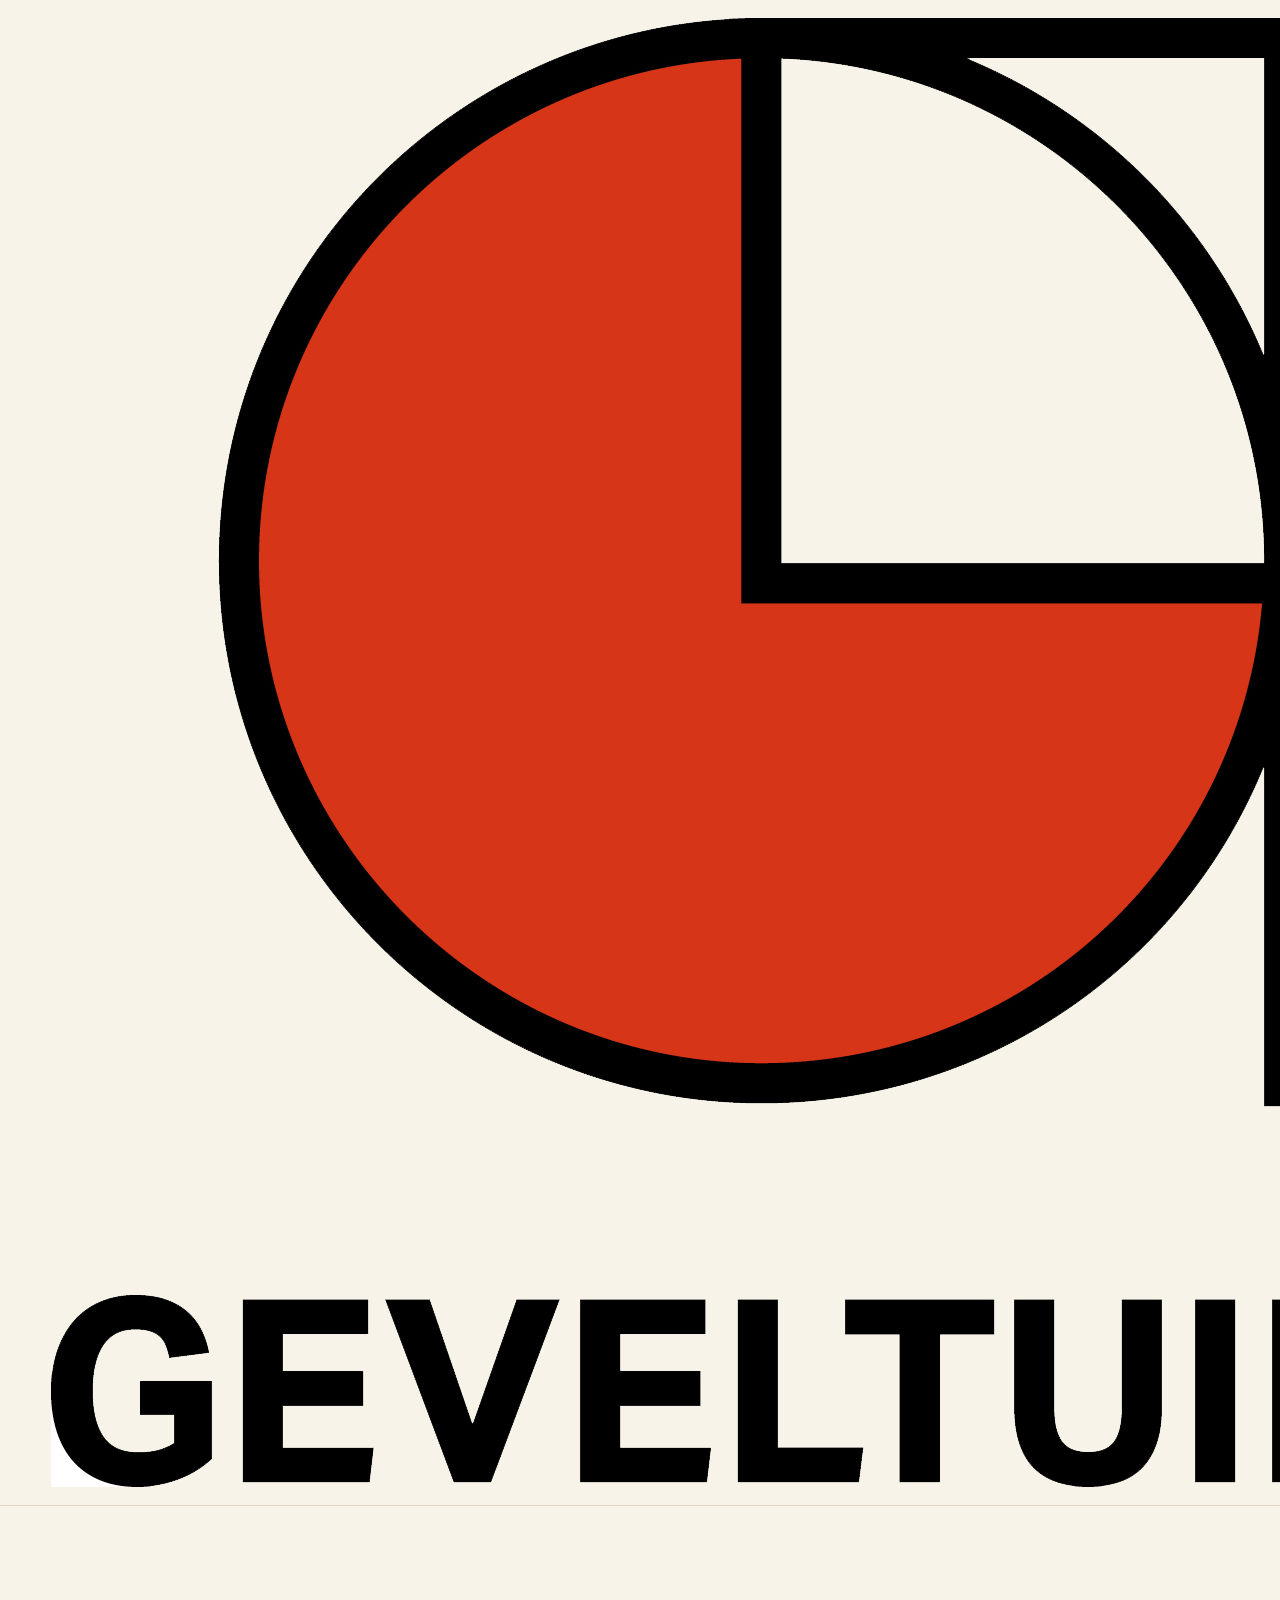
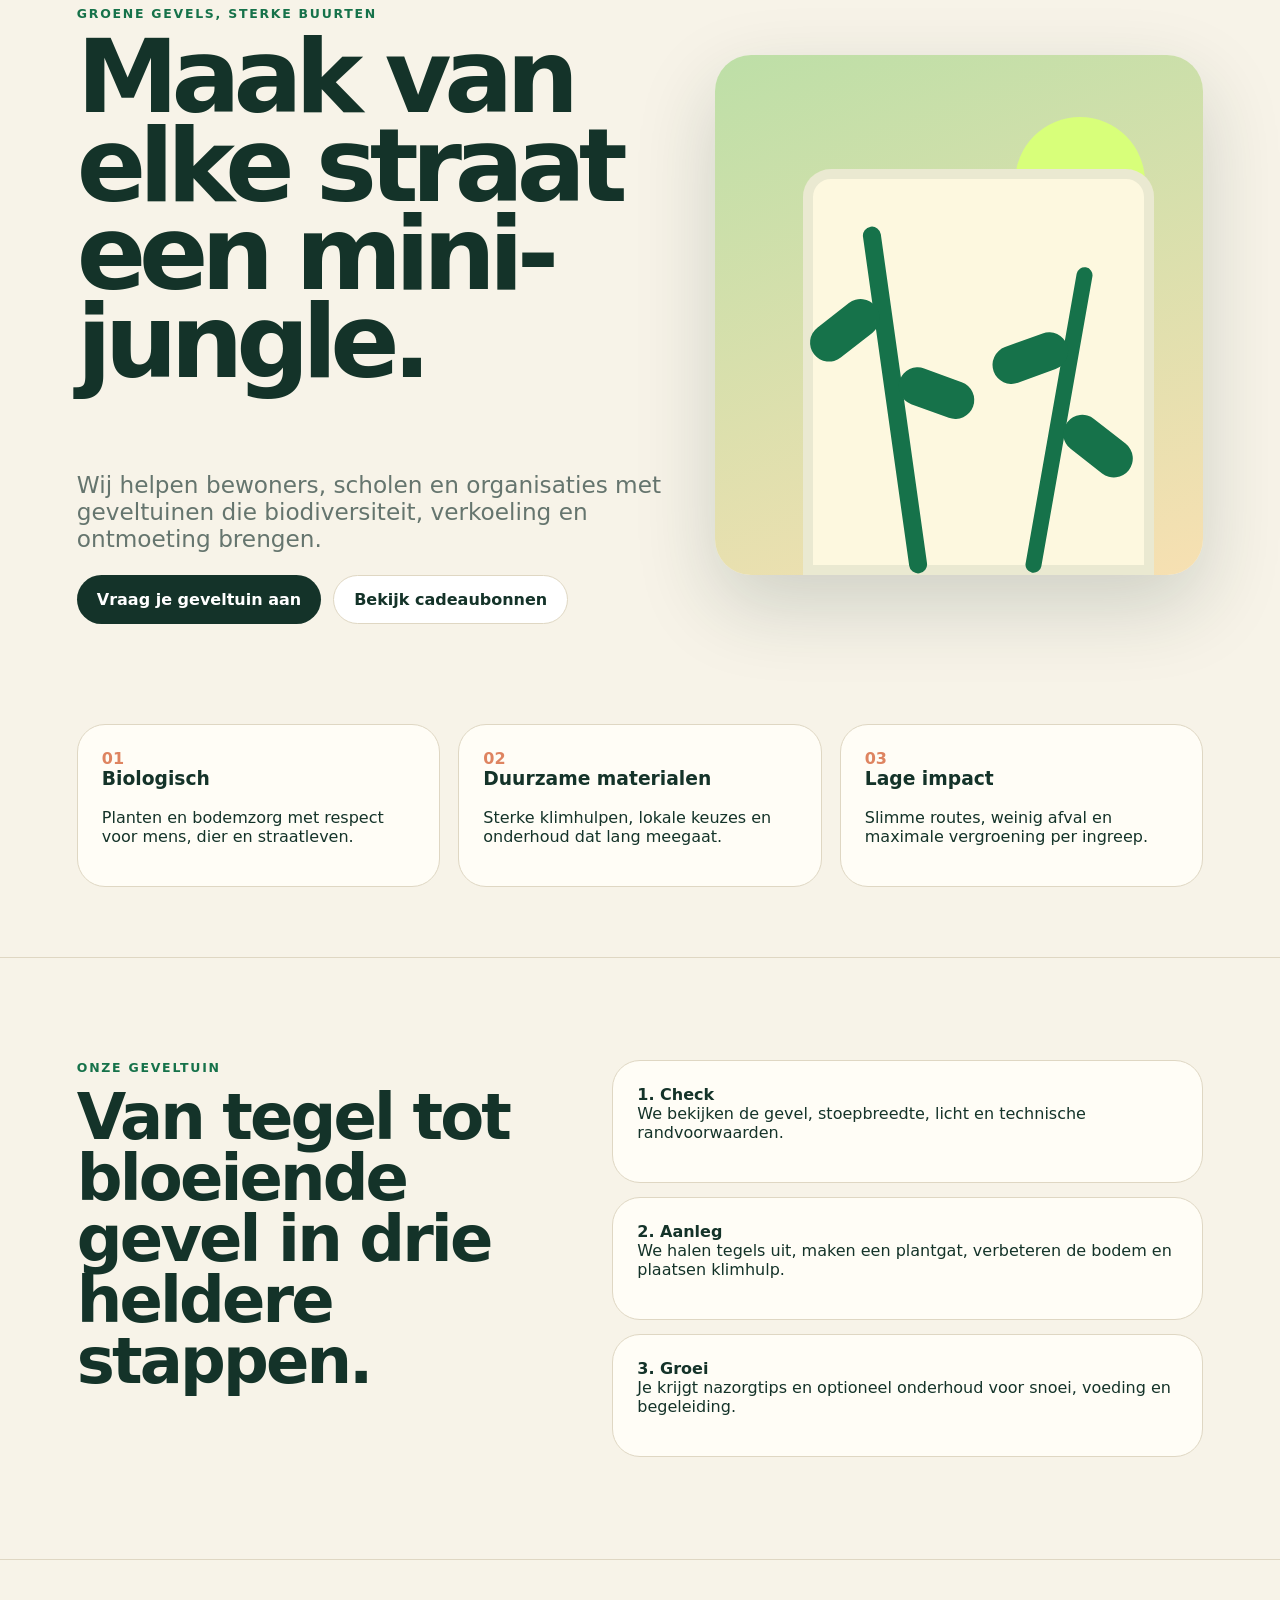
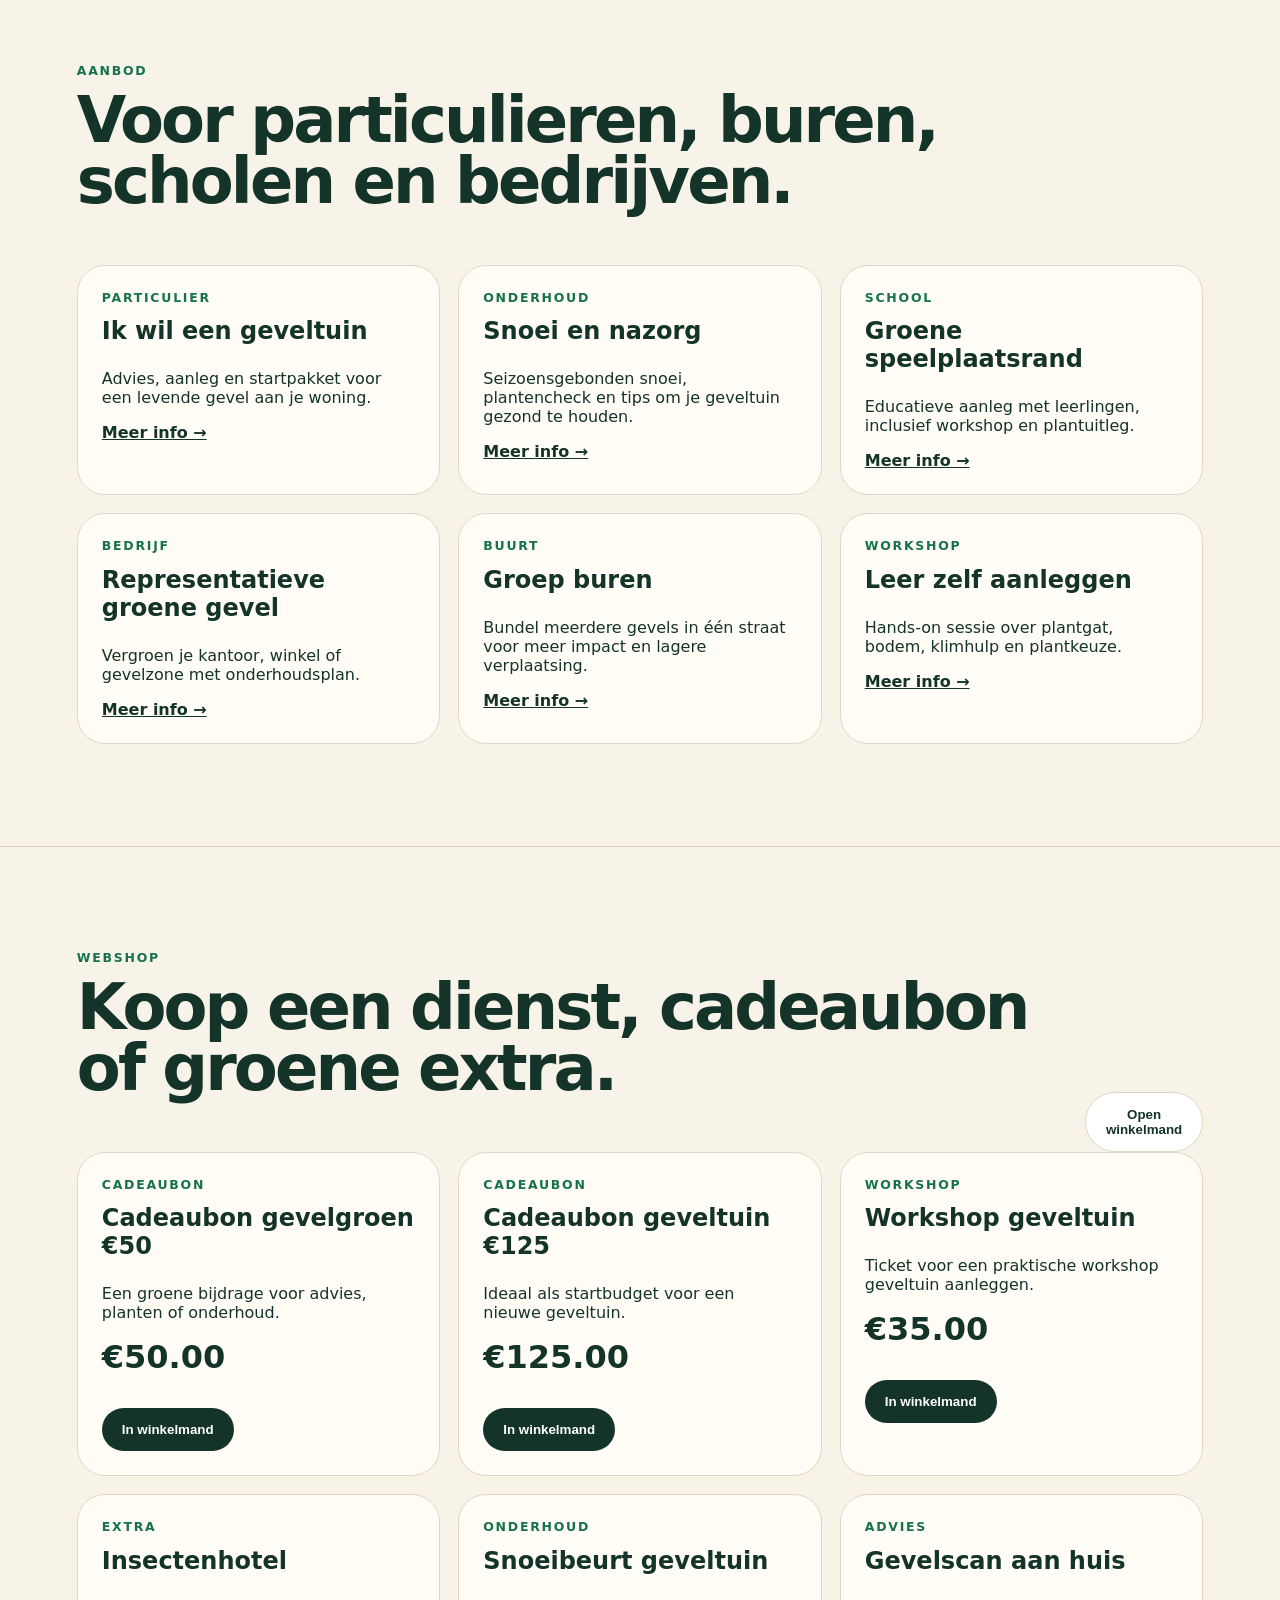
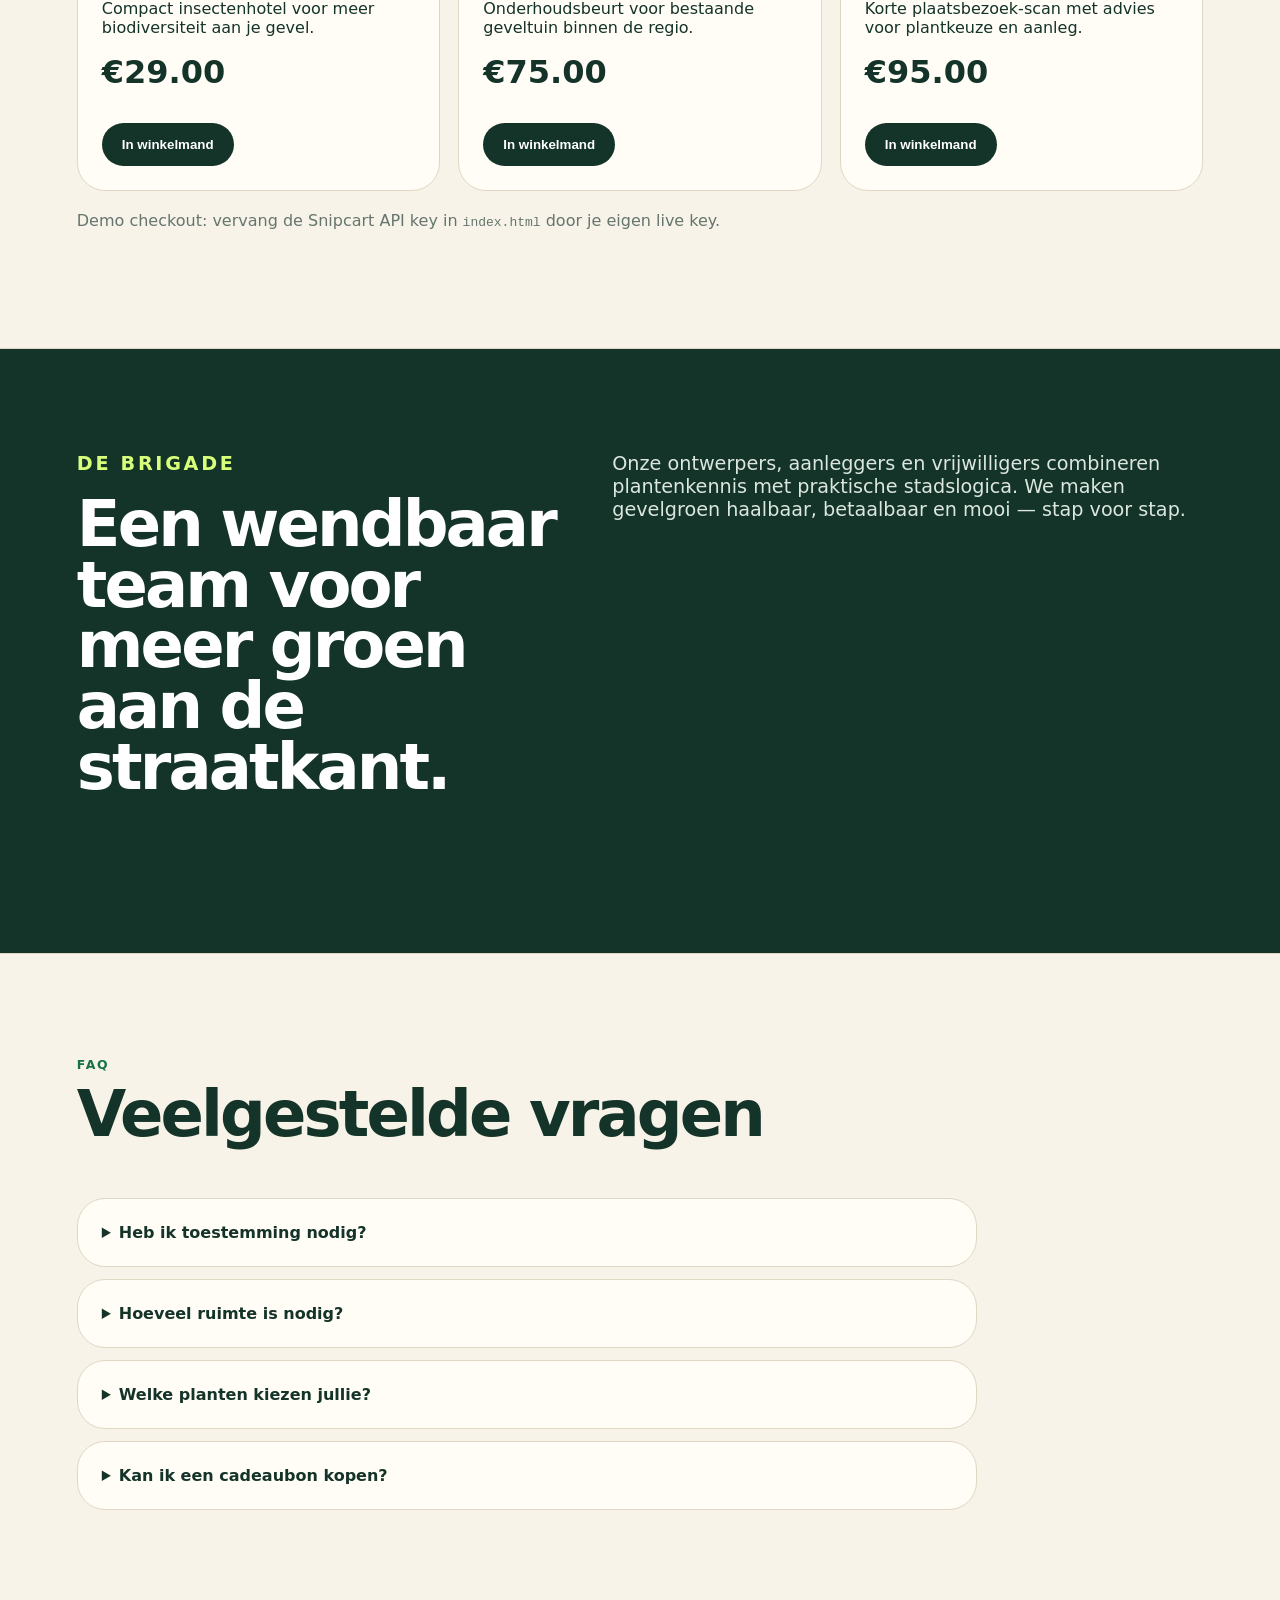
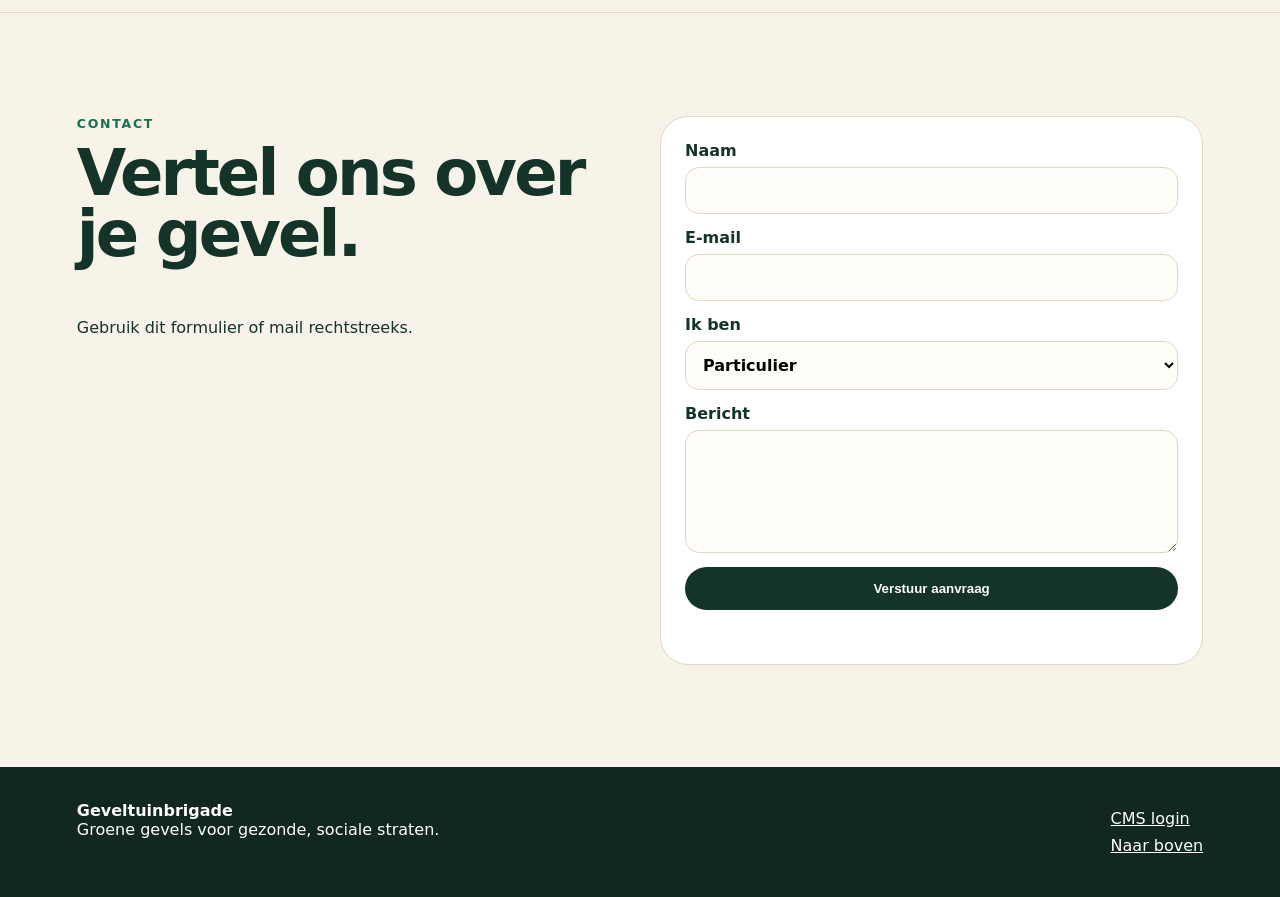
==== commit 3a681c8e: "Update header logo in index.html" ====
--- a/index.html
+++ b/index.html
@@ -11,11 +11,10 @@
 <body>
   <header class="site-header" id="top">
     <a class="brand" href="#top" aria-label="Geveltuinbrigade home">
-      <span class="brand-mark"><img></span><span>Geveltuinbrigade</span>
+            <img src="assets/images/logo-geveltuinbrigade.png" alt="Geveltuinbrigade logo">
+<span>Geveltuinbrigade</span>
       <div class="container">
-    <a href="/" class="logo">
-      <img src="assets/images/logo-geveltuinbrigade.png" alt="Geveltuinbrigade logo">
-    </a>
+
   </div>
     </a>
     <button class="nav-toggle" aria-expanded="false" aria-controls="nav">Menu</button>
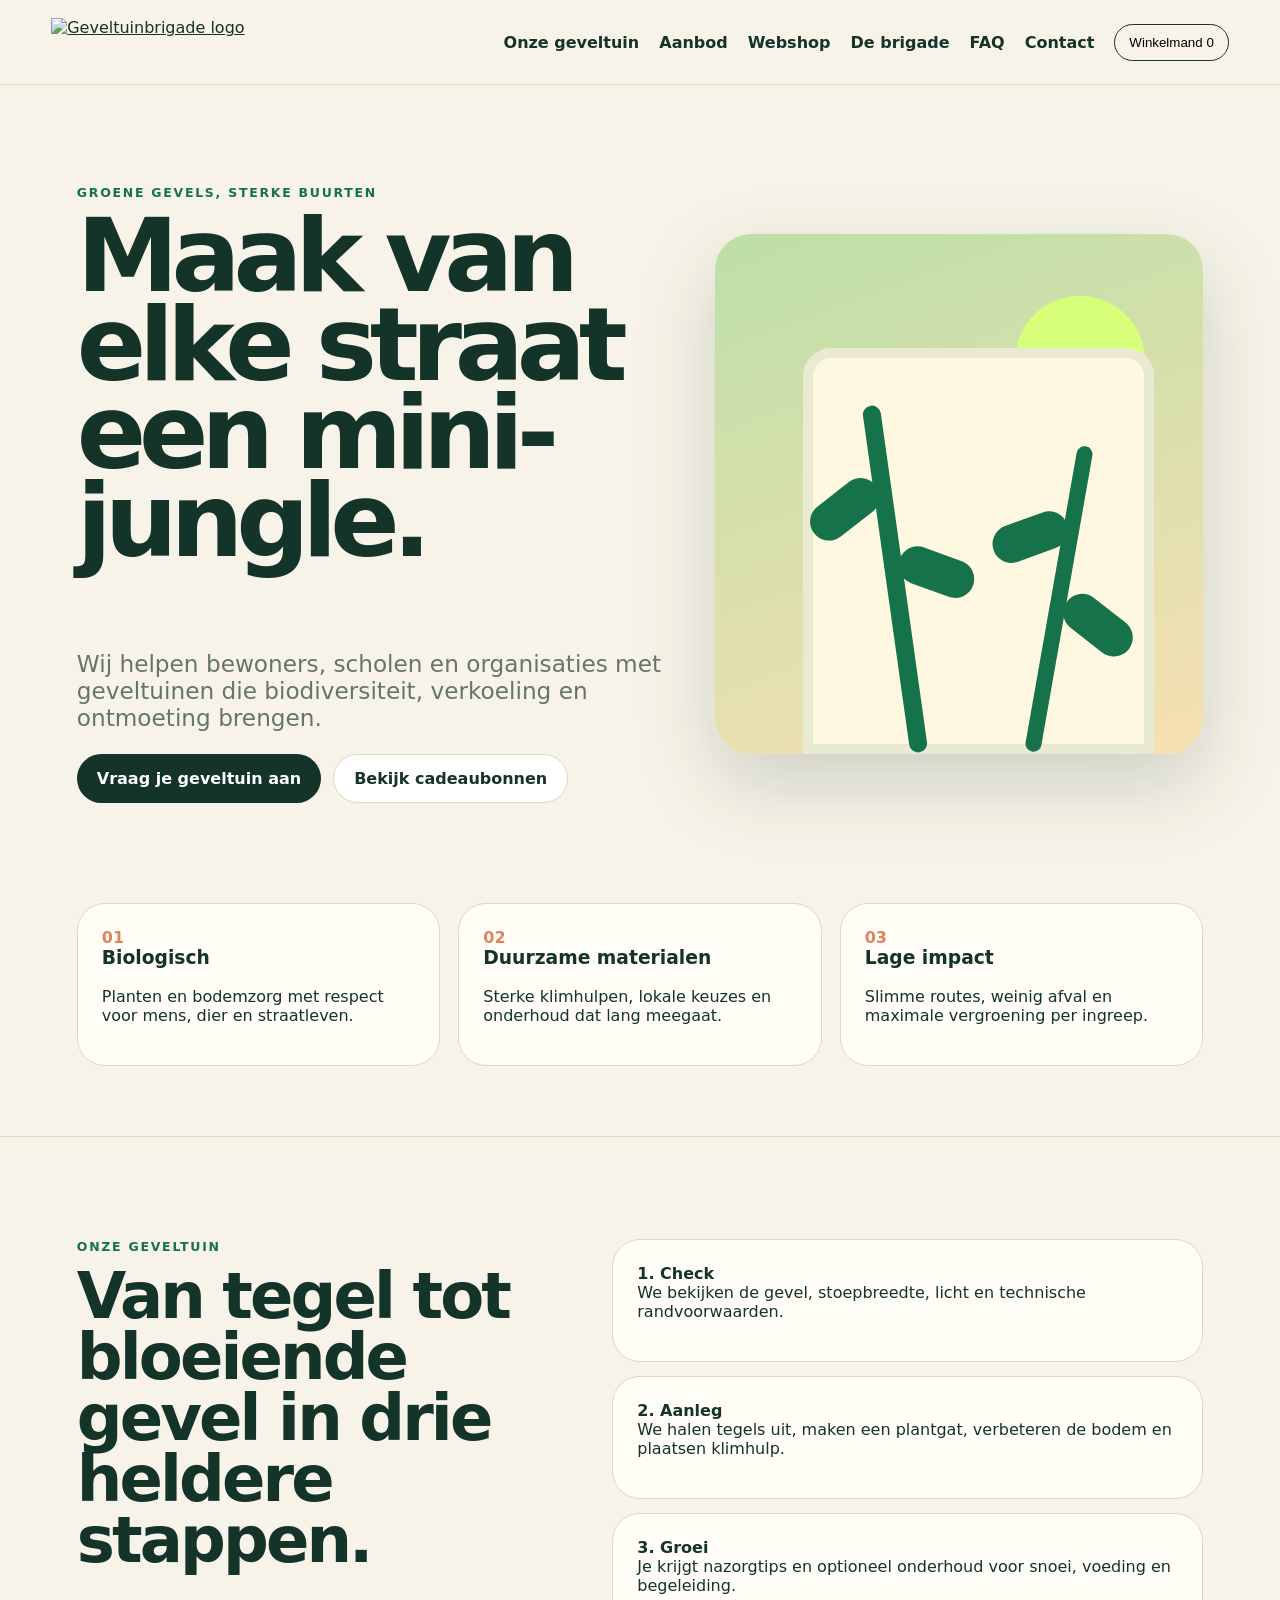
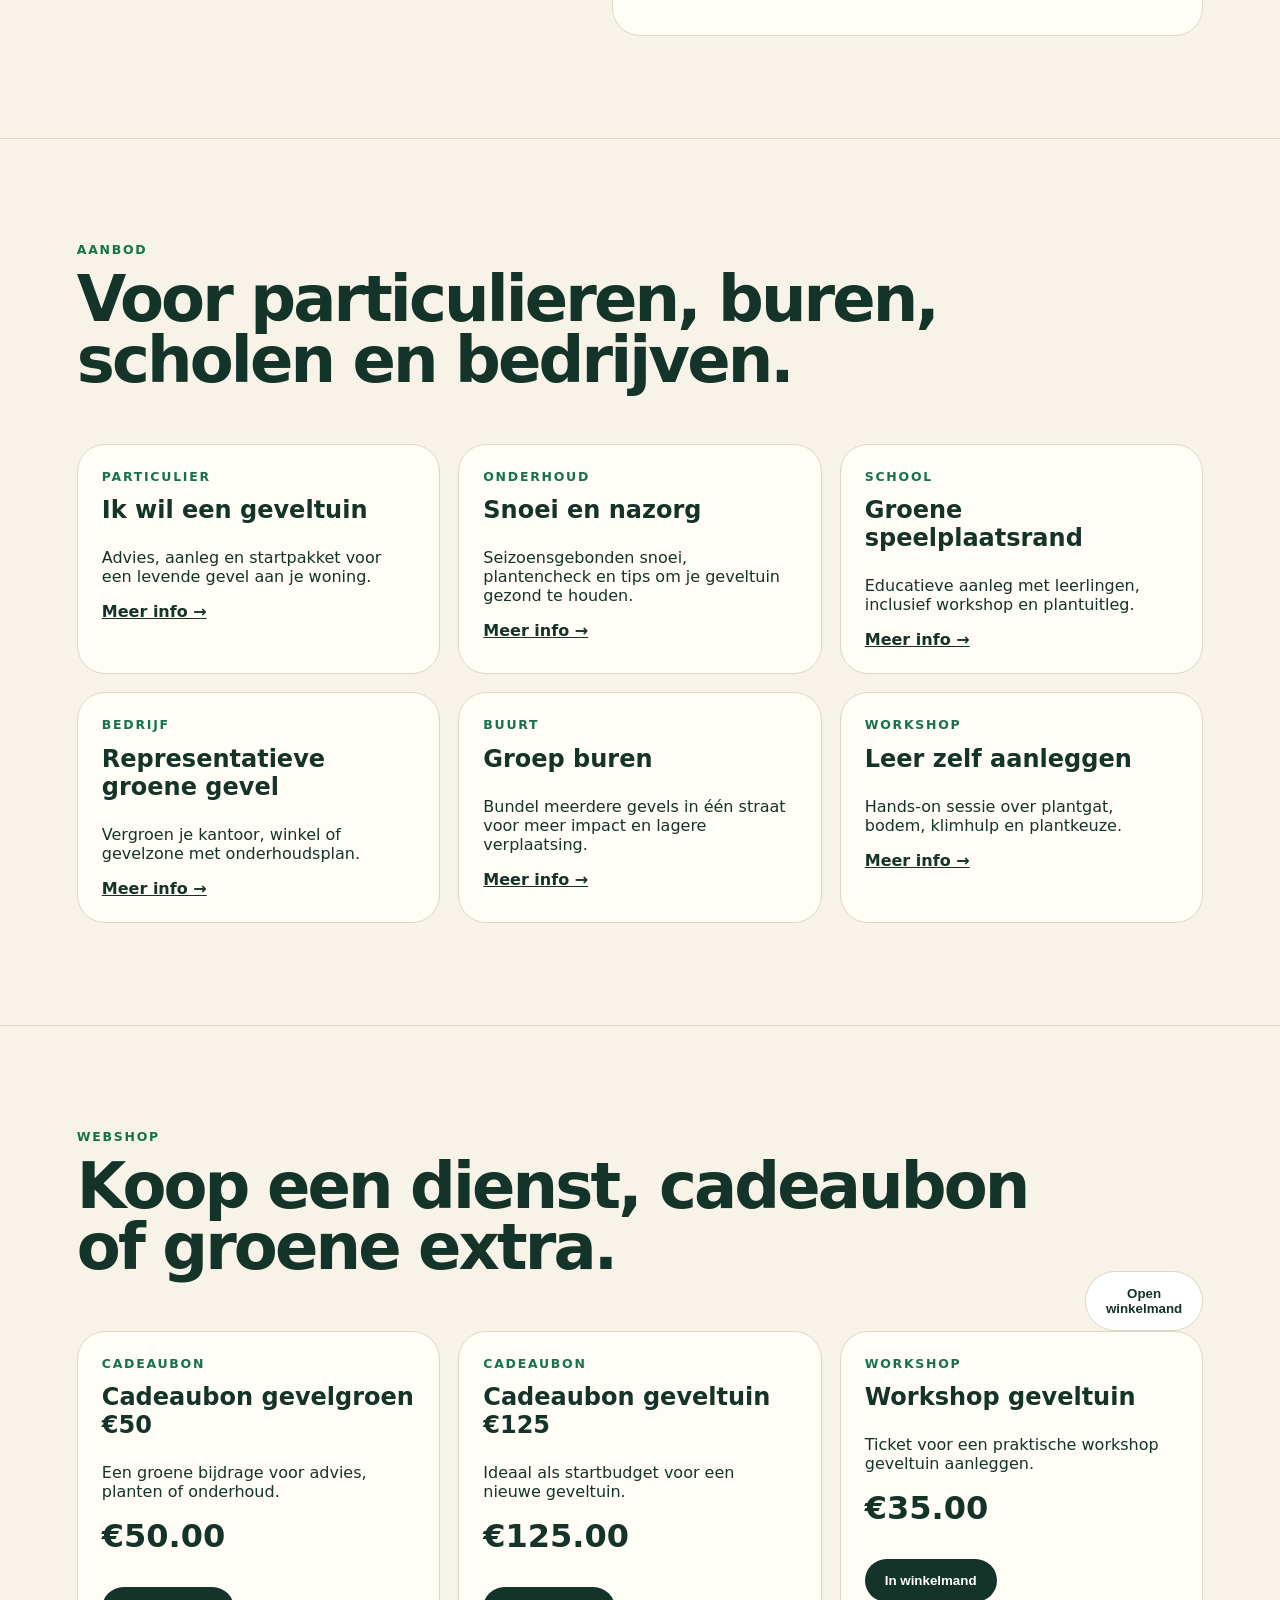
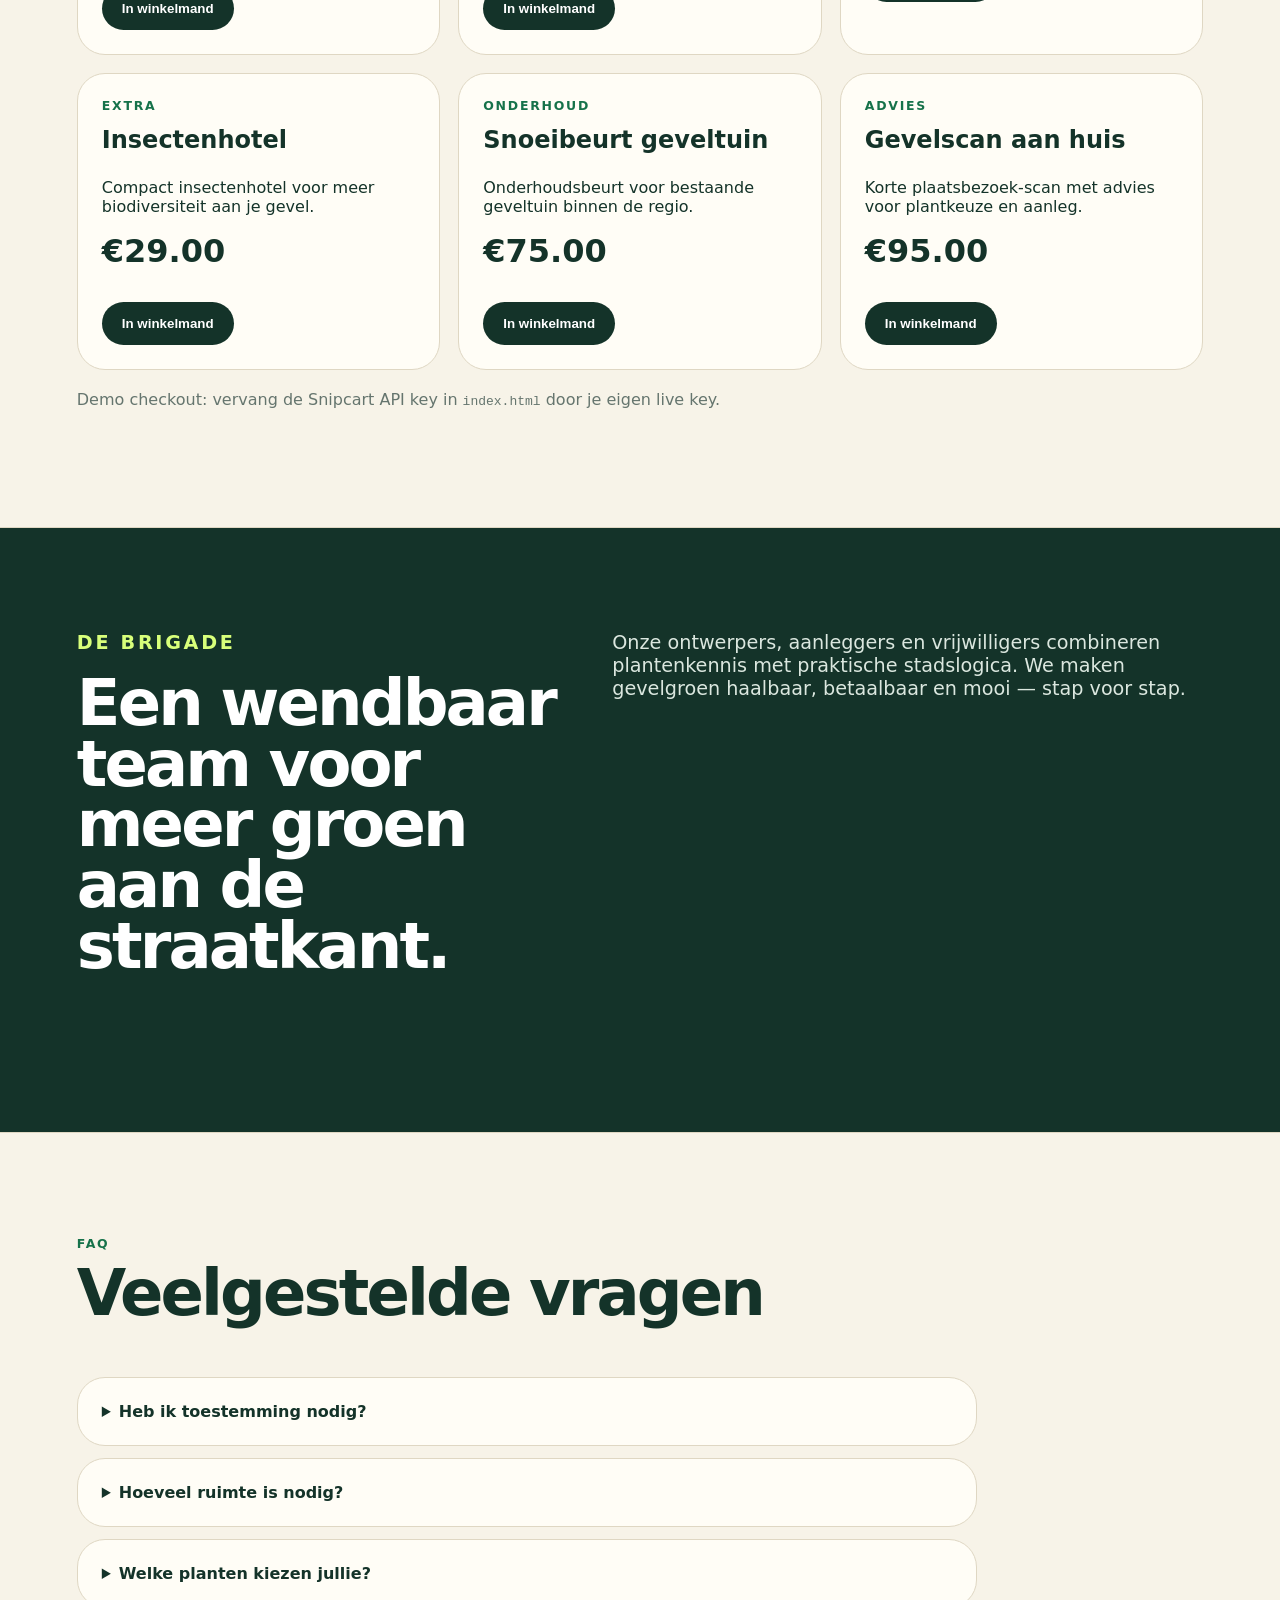
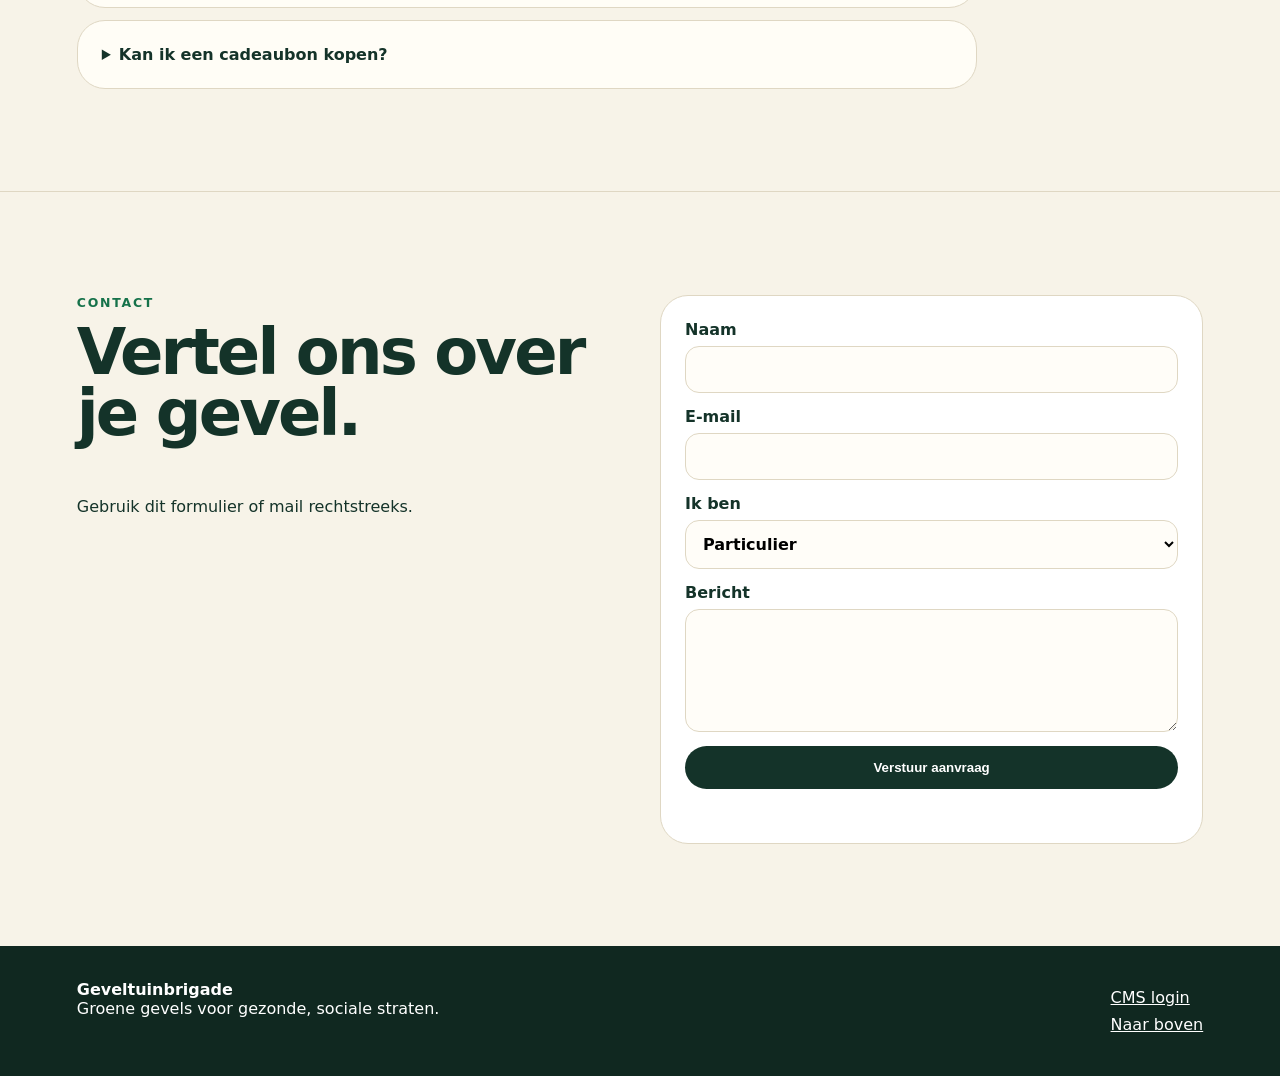
==== commit fb46b064: "Update header logo and structure in index.html" ====
--- a/index.html
+++ b/index.html
@@ -10,13 +10,11 @@
 </head>
 <body>
   <header class="site-header" id="top">
-    <a class="brand" href="#top" aria-label="Geveltuinbrigade home">
-            <img src="assets/images/logo-geveltuinbrigade.png" alt="Geveltuinbrigade logo">
-<span>Geveltuinbrigade</span>
-      <div class="container">
-
+    <div class="container">
+    <a href="/" class="logo">
+      <img src="/assets/images/logo.svg" alt="Geveltuinbrigade logo" />
+    </a>
   </div>
-    </a>
     <button class="nav-toggle" aria-expanded="false" aria-controls="nav">Menu</button>
     <nav id="nav" class="nav">
       <a href="#werkwijze">Onze geveltuin</a>
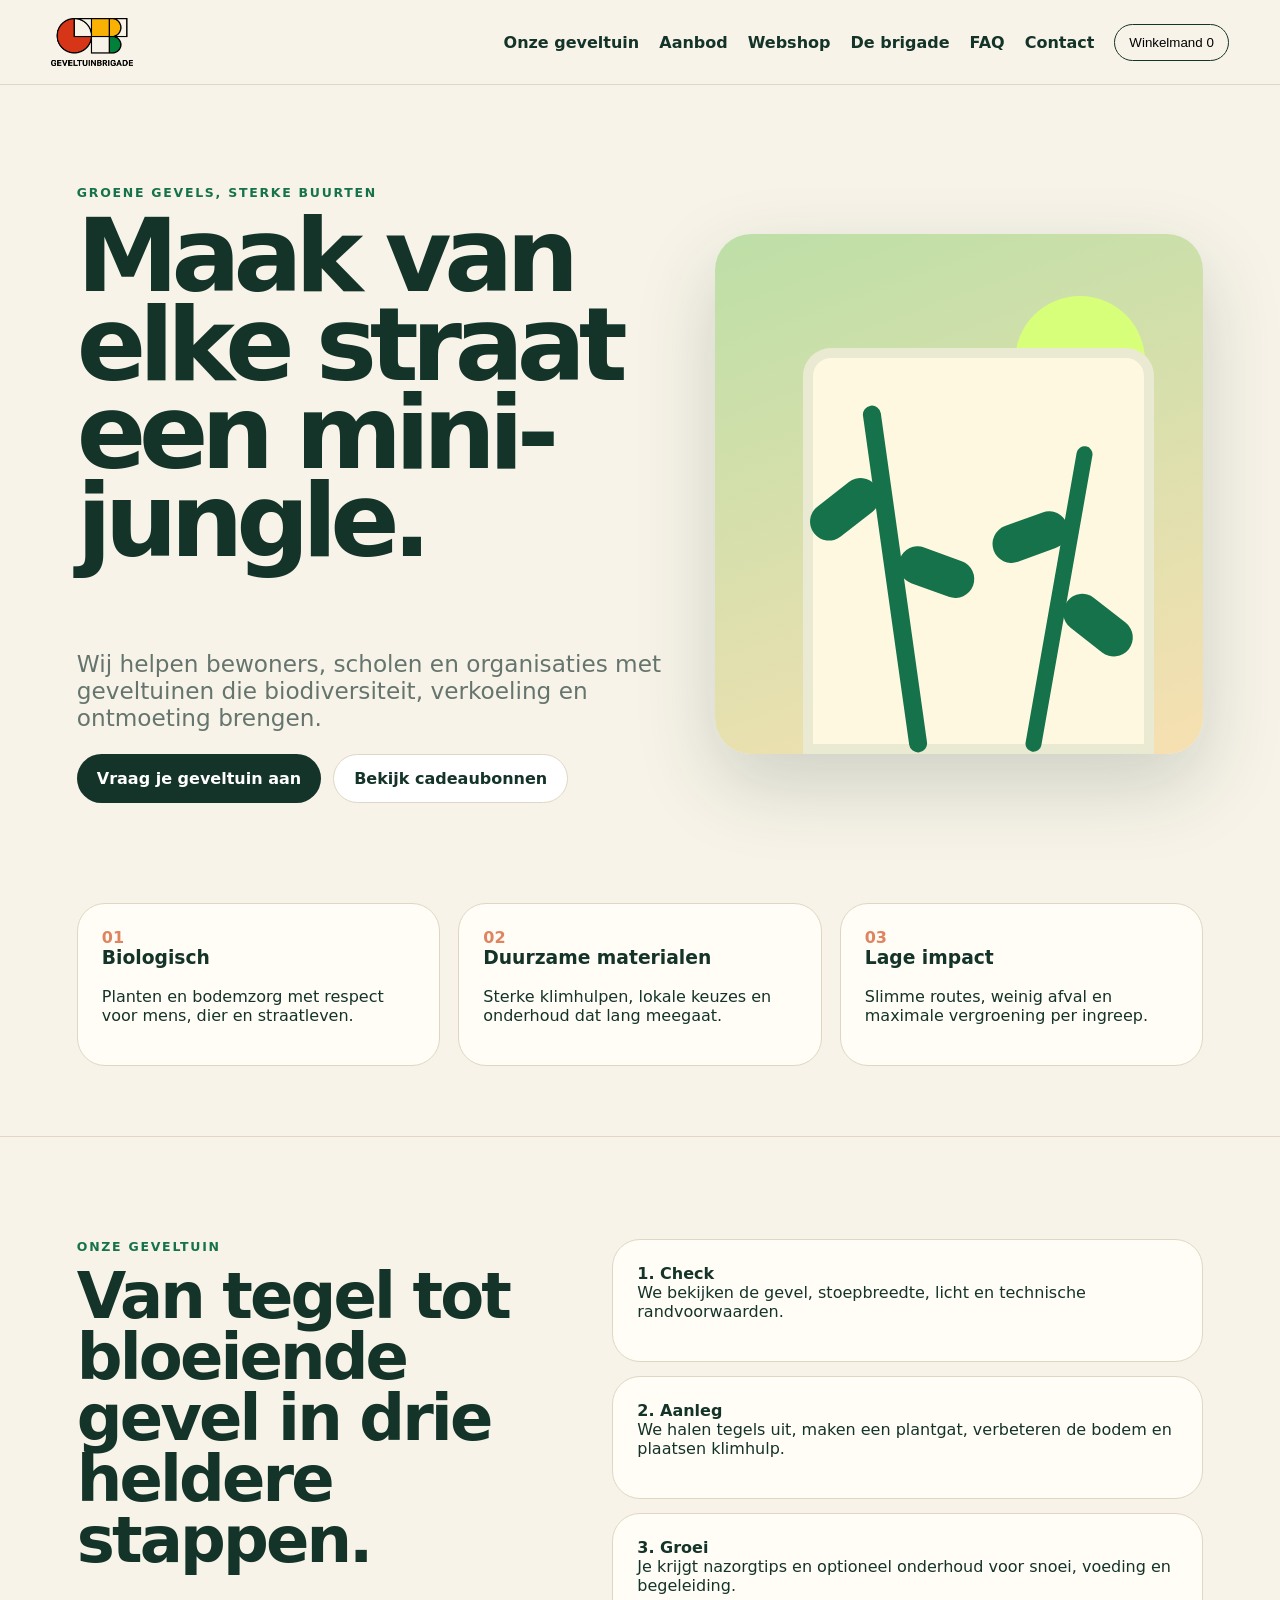
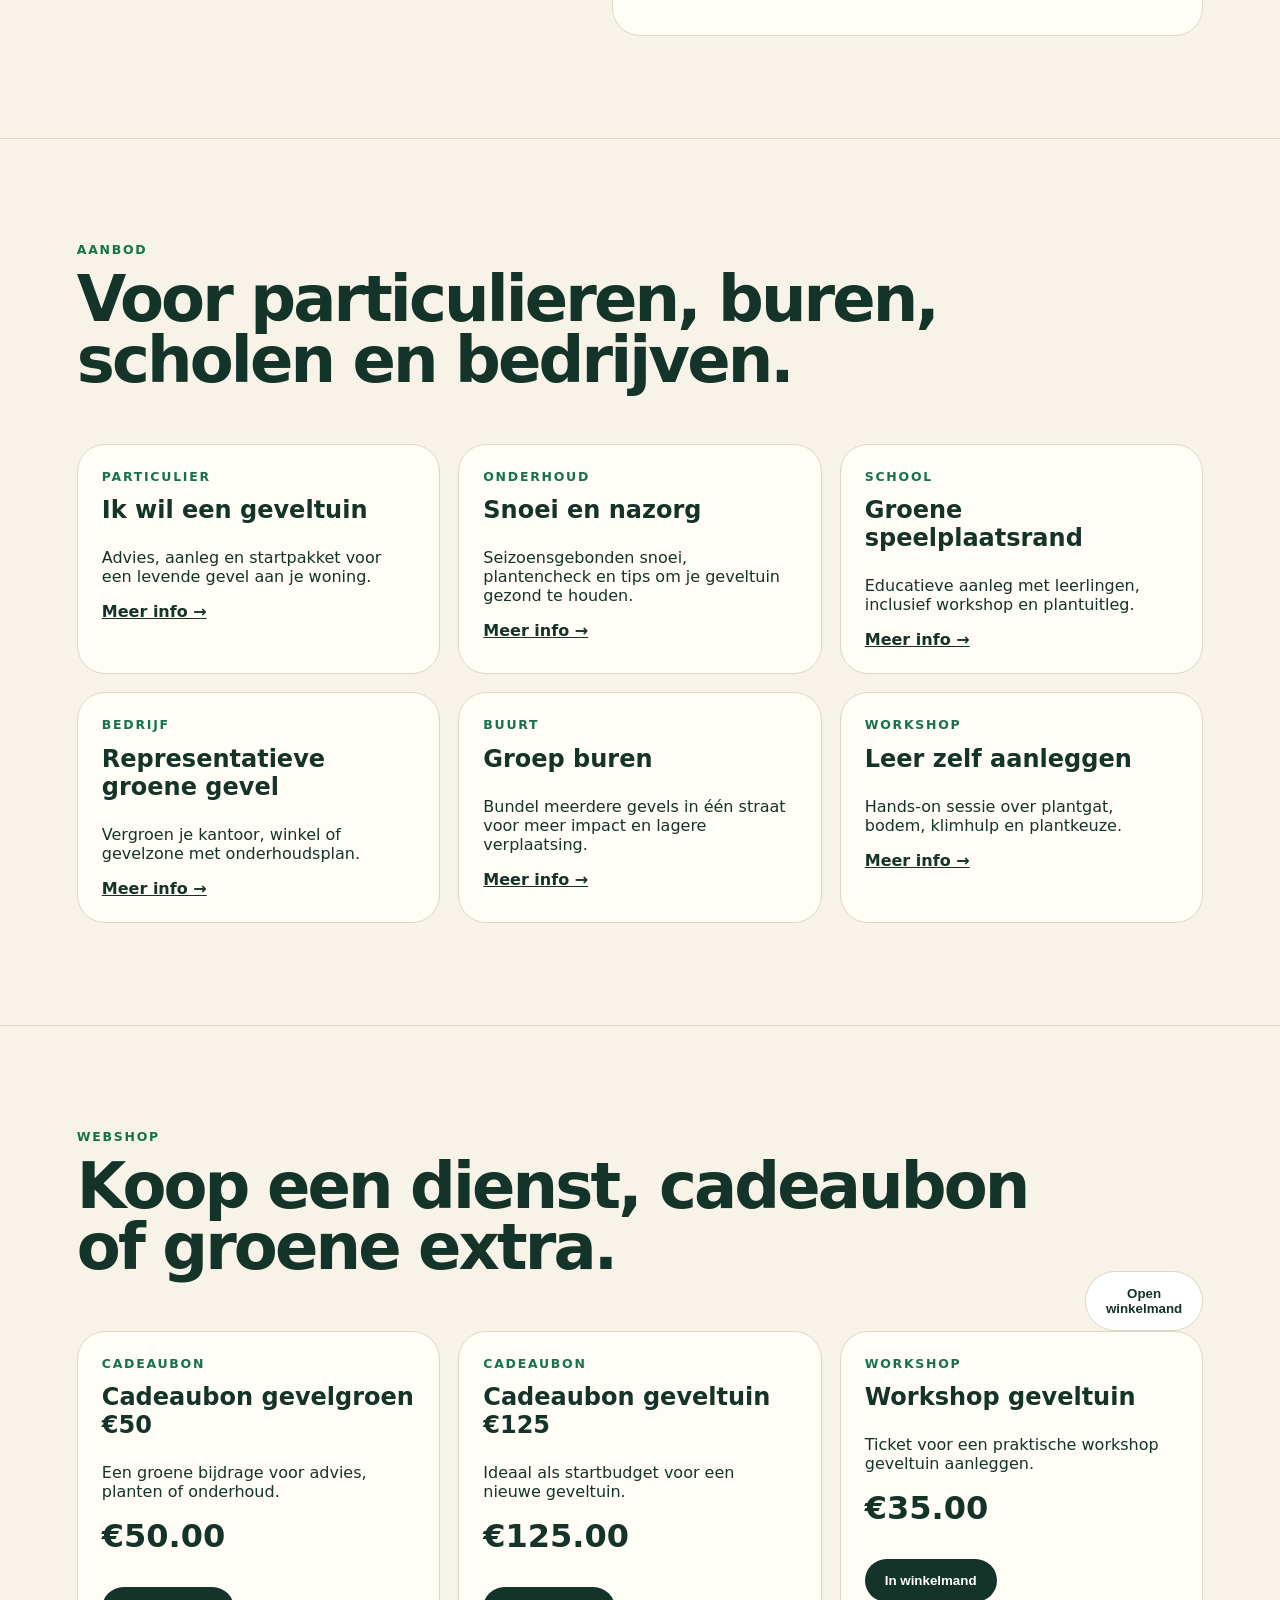
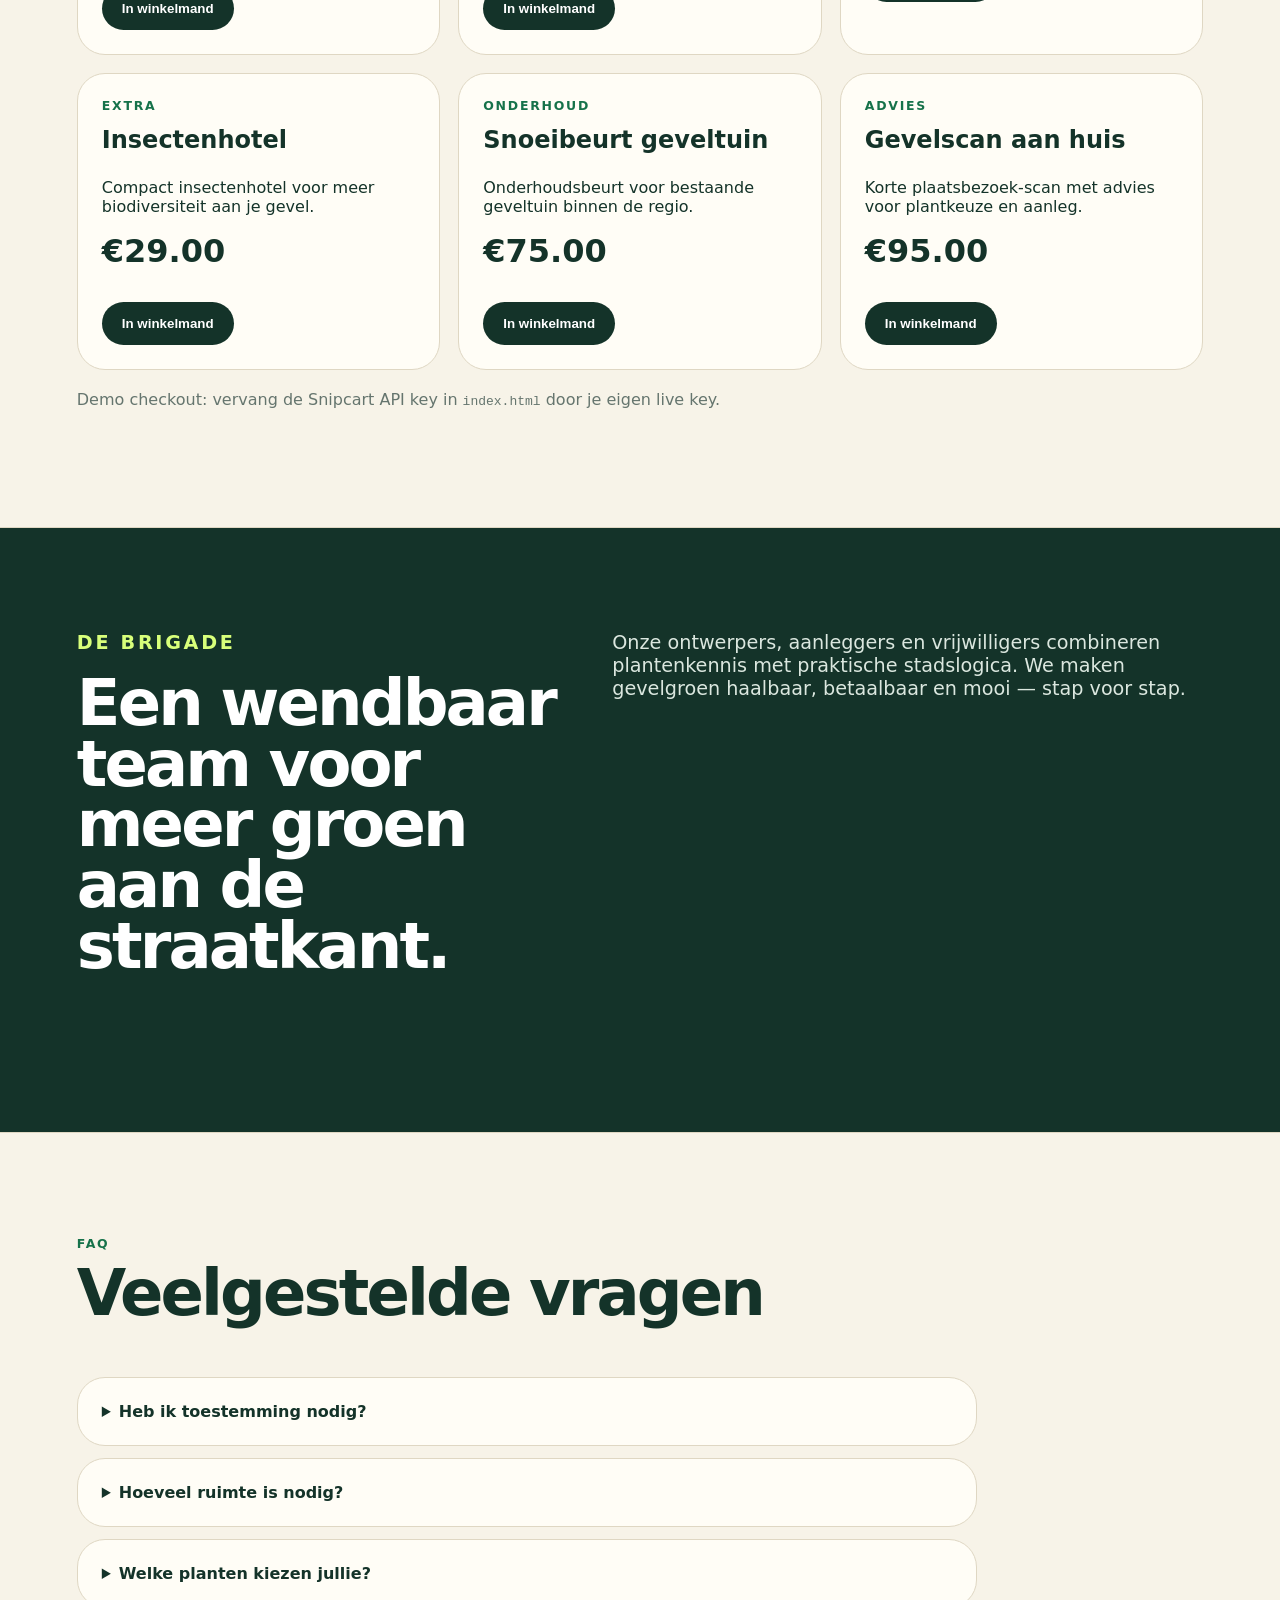
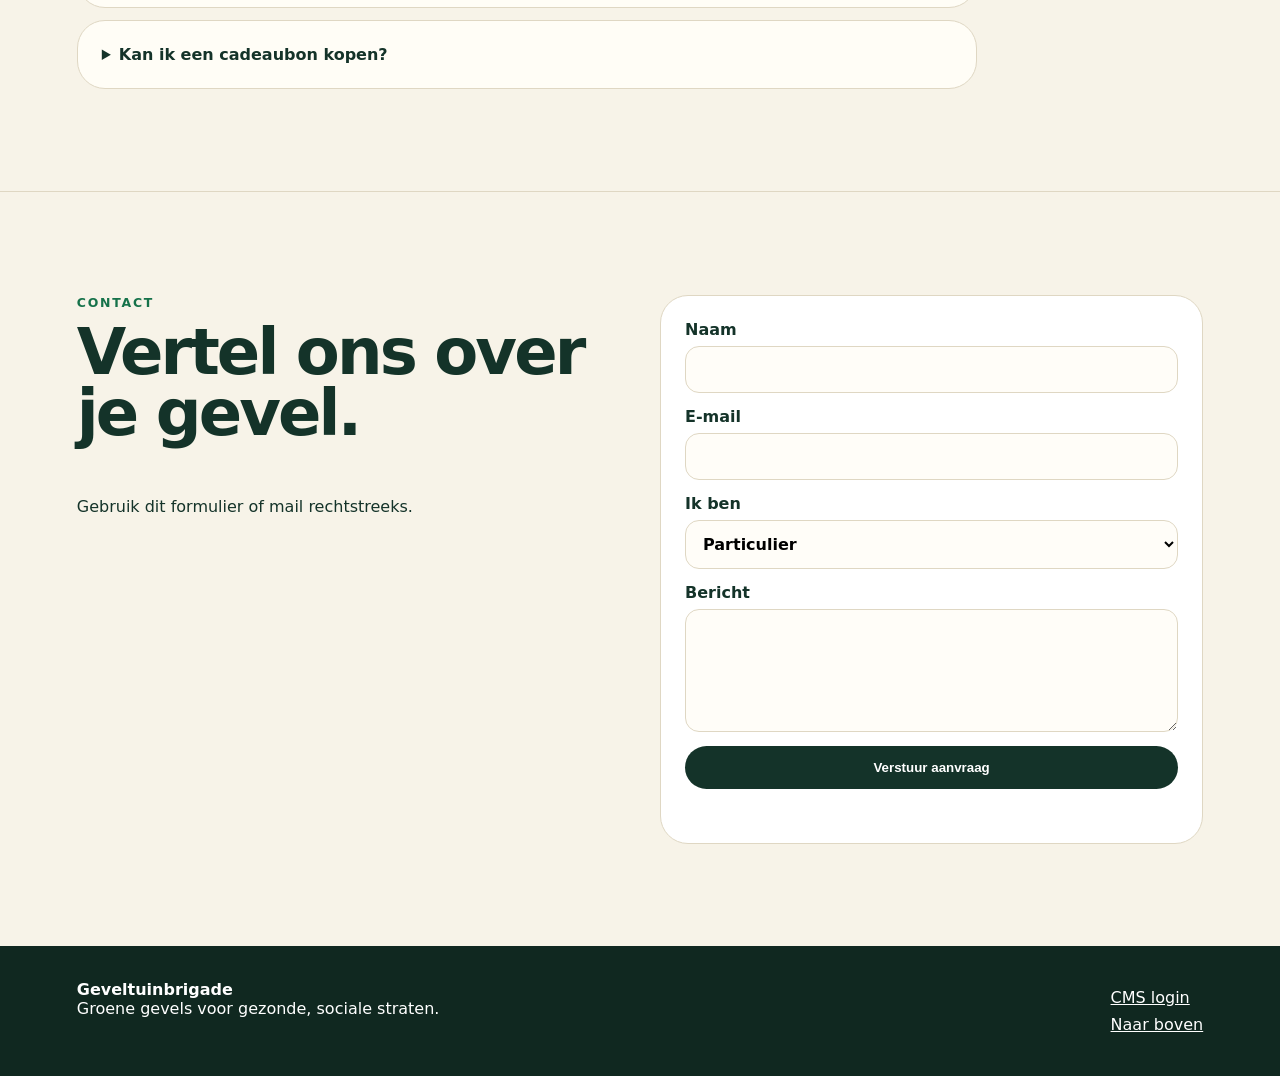
==== commit aed8ee22: "Update logo image source in index.html" ====
--- a/index.html
+++ b/index.html
@@ -12,7 +12,7 @@
   <header class="site-header" id="top">
     <div class="container">
     <a href="/" class="logo">
-      <img src="/assets/images/logo.svg" alt="Geveltuinbrigade logo" />
+      <img src="assets/images/logo-geveltuinbrigade.png" alt="Geveltuinbrigade logo" />
     </a>
   </div>
     <button class="nav-toggle" aria-expanded="false" aria-controls="nav">Menu</button>
